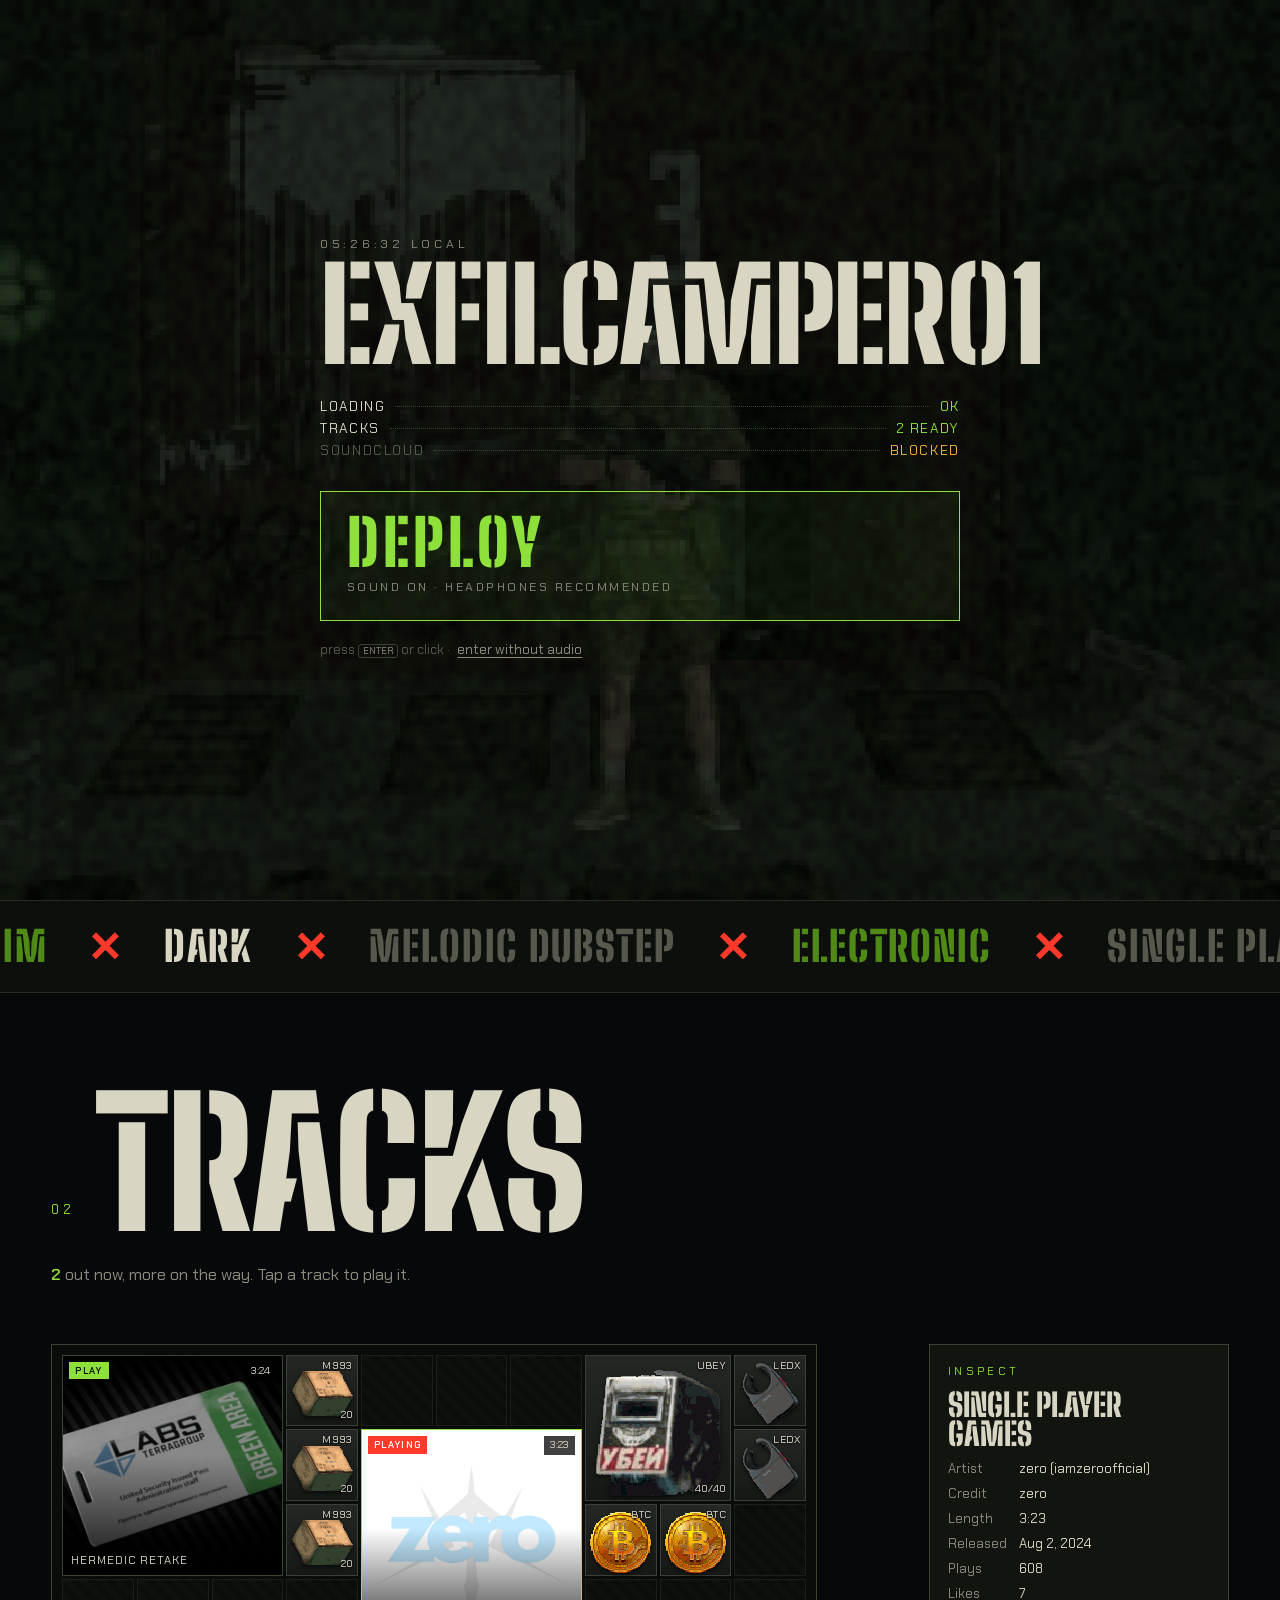
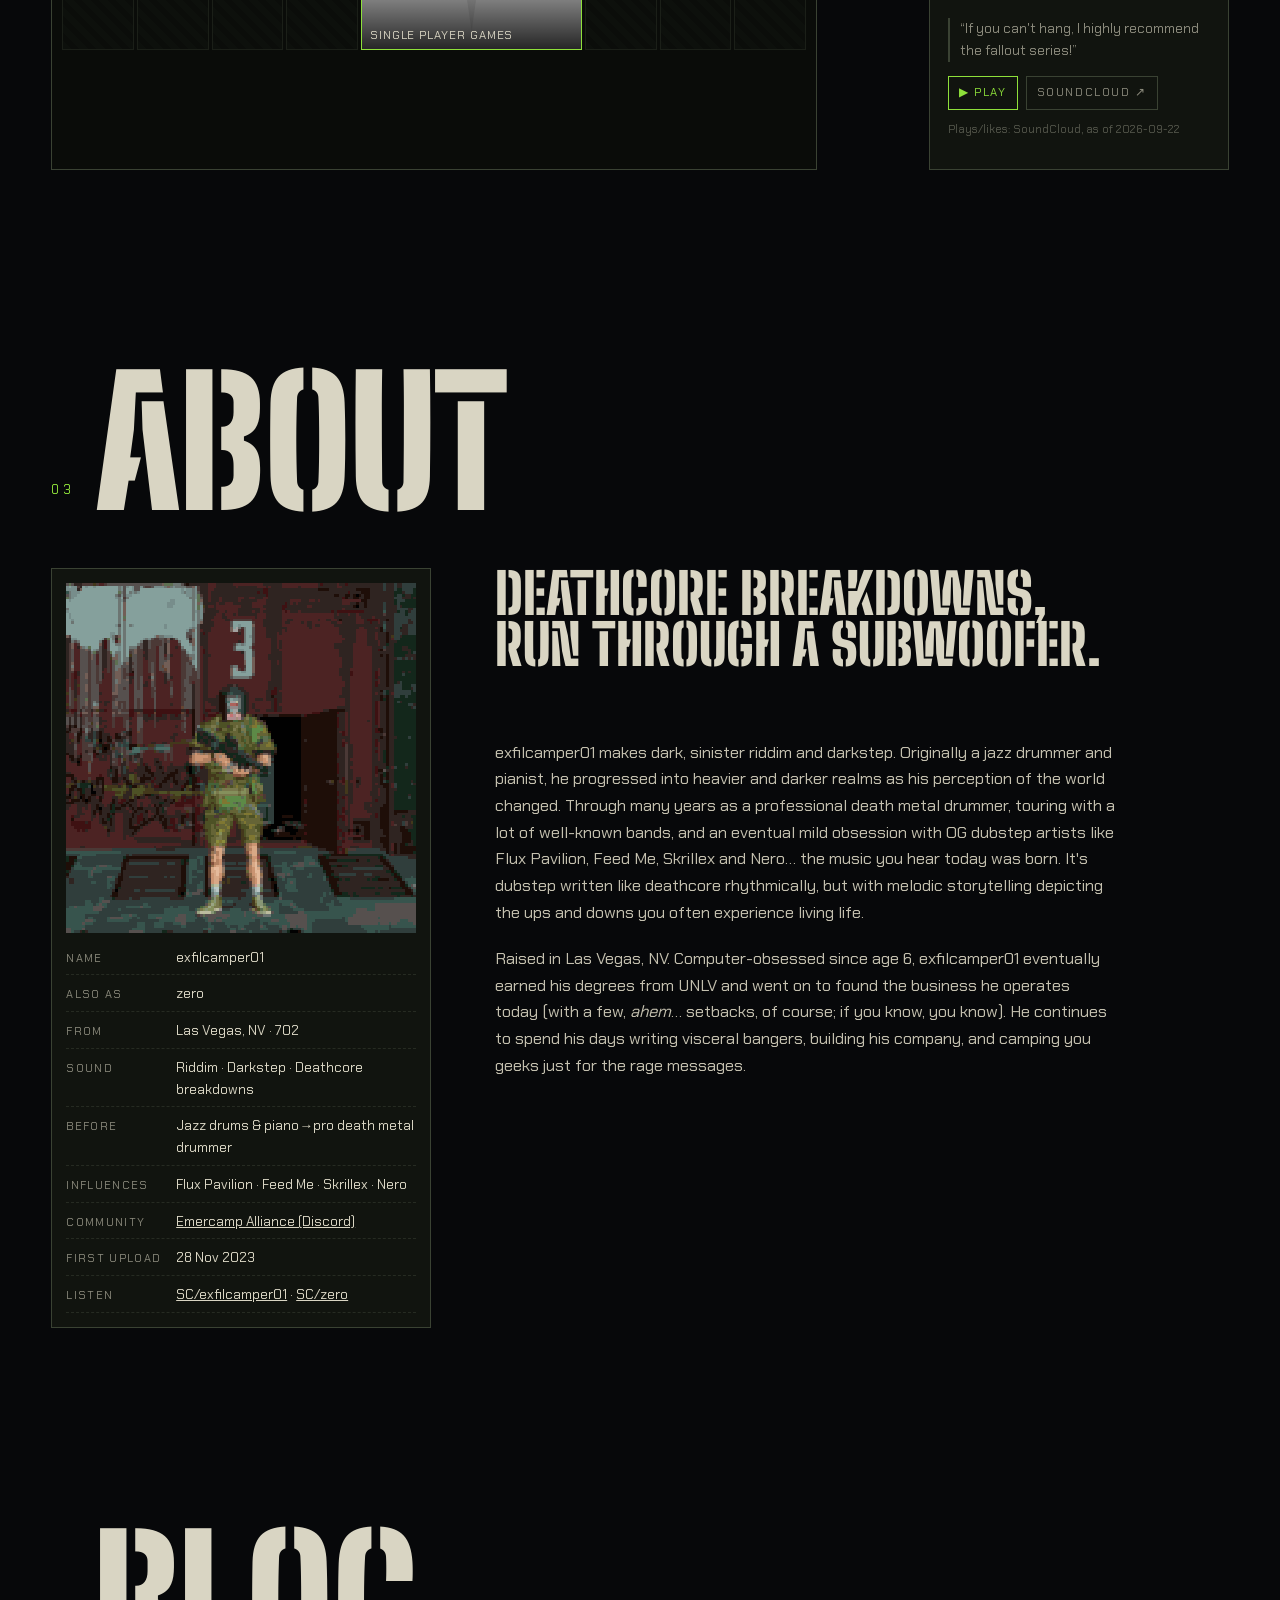
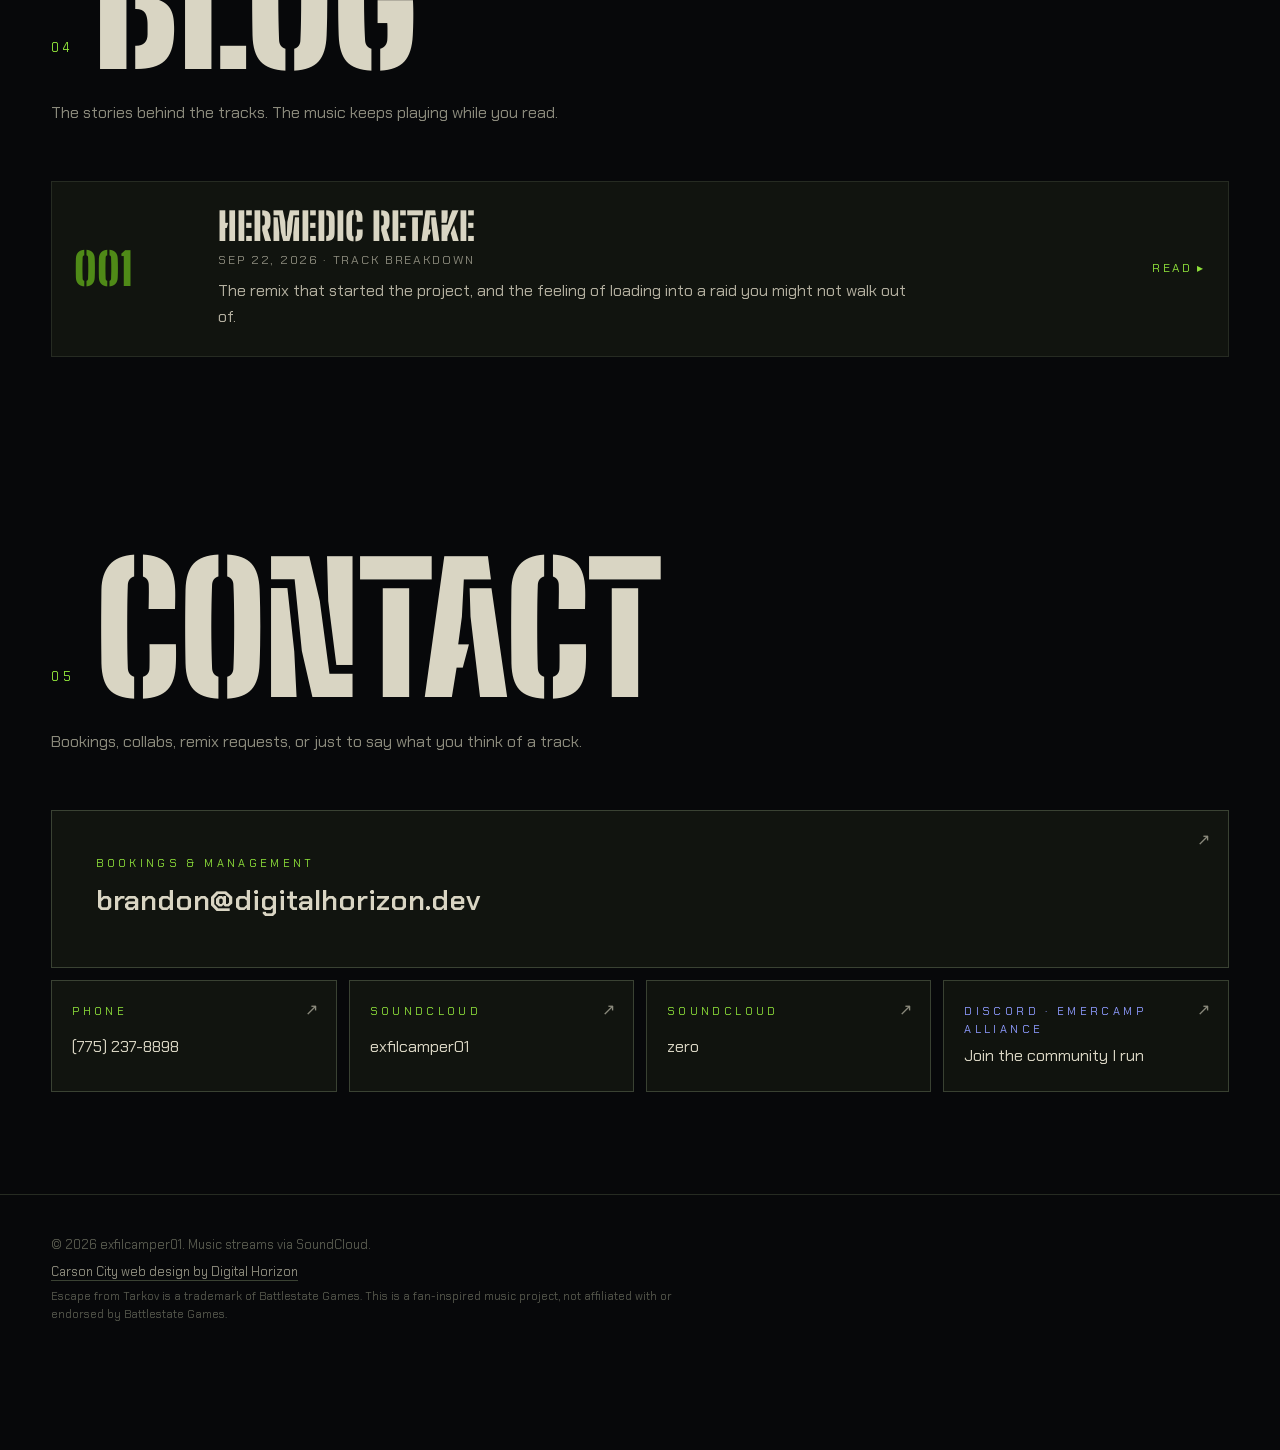
==== singleplayergames/index.html @ 9324ad64 "Add /singleplayergames page: full site with Single Player Games as the featured track Generated from" ====
<!doctype html>
<html lang="en">
<head>
<!-- GENERATED by tools/make-feature-pages.py from index.html; edit index.html and re-run -->
<!-- Google Tag Manager -->
<script>(function(w,d,s,l,i){w[l]=w[l]||[];w[l].push({'gtm.start':
new Date().getTime(),event:'gtm.js'});var f=d.getElementsByTagName(s)[0],
j=d.createElement(s),dl=l!='dataLayer'?'&l='+l:'';j.async=true;j.src=
'https://www.googletagmanager.com/gtm.js?id='+i+dl;f.parentNode.insertBefore(j,f);
})(window,document,'script','dataLayer','GTM-TL879H7H');</script>
<!-- End Google Tag Manager -->
<meta charset="utf-8">
<meta name="viewport" content="width=device-width, initial-scale=1, viewport-fit=cover">
<title>Single Player Games — exfilcamper01</title>
<meta name="description" content="Single Player Games by zero (exfilcamper01): dark, sinister riddim. Headphones on.">
<meta name="theme-color" content="#07080a">
<link rel="canonical" href="https://www.geartogetyoufolded.llc/singleplayergames">
<meta property="og:type" content="music.song">
<meta property="og:title" content="exfilcamper01 — Single Player Games">
<meta property="og:description" content="Single Player Games by zero (exfilcamper01): dark, sinister riddim. Headphones on.">
<meta property="og:image" content="https://www.geartogetyoufolded.llc/assets/img/og-spg-v1.jpg">
<meta property="og:url" content="https://www.geartogetyoufolded.llc/singleplayergames">
<meta property="music:musician" content="https://soundcloud.com/cargoelevatorclutch">
<meta name="twitter:card" content="summary_large_image">
<meta name="twitter:image" content="https://www.geartogetyoufolded.llc/assets/img/og-spg-v1.jpg">
<meta property="og:image:width" content="1200">
<meta property="og:image:height" content="630">
<meta property="og:image:alt" content="exfilcamper01 — Single Player Games, play on geartogetyoufolded.llc">
<meta property="og:site_name" content="exfilcamper01">
<link rel="icon" href="/assets/img/favicon.svg" type="image/svg+xml">
<link rel="preload" href="/assets/fonts/stencil.woff2" as="font" type="font/woff2" crossorigin>
<link rel="preload" href="/assets/img/gate3-poster-v4.jpg" as="image">
<link rel="preconnect" href="https://w.soundcloud.com">
<link rel="stylesheet" href="/assets/css/site.css?v=202609280452">
<script type="application/ld+json">
{"@context":"https://schema.org","@graph":[
 {"@type":"MusicGroup","@id":"https://www.geartogetyoufolded.llc/#artist","name":"exfilcamper01","alternateName":"zero","genre":["Dubstep","Riddim","Darkstep"],
  "url":"https://www.geartogetyoufolded.llc/","sameAs":["https://soundcloud.com/cargoelevatorclutch","https://soundcloud.com/iamzeroofficial","https://discord.gg/VfrqJbtkzf"],
  "email":"brandon@digitalhorizon.dev"},
 {"@type":"MusicRecording","name":"prepare for escape/hermedic retake - geneburn (exfilcamper01 remix)","byArtist":{"@id":"https://www.geartogetyoufolded.llc/#artist"},
  "duration":"PT3M25S","genre":"Dubstep","datePublished":"2023-11-28","url":"https://soundcloud.com/cargoelevatorclutch/prepare-for-escapehermedic-retake-geneburn-exfilcamper01-remix"},
 {"@type":"MusicRecording","name":"single player games","byArtist":{"@id":"https://www.geartogetyoufolded.llc/#artist"},
  "duration":"PT3M23S","genre":"Dubstep","datePublished":"2024-08-02","url":"https://soundcloud.com/iamzeroofficial/singleplayergames"}
]}
</script>
</head>
<body class="is-gated" data-feature="single-player-games">
<!-- Google Tag Manager (noscript) -->
<noscript><iframe src="https://www.googletagmanager.com/ns.html?id=GTM-TL879H7H"
height="0" width="0" style="display:none;visibility:hidden"></iframe></noscript>
<!-- End Google Tag Manager (noscript) -->

<!-- ═══════════ DEPLOY GATE ═══════════ -->
<div id="gate" role="dialog" aria-modal="true" aria-labelledby="gate-title">
  <img class="gate-bg" src="/assets/img/gate3-poster-v4.jpg" alt="" aria-hidden="true">
  <canvas id="gate-noise" aria-hidden="true"></canvas>
  <div class="gate-inner">
    <p class="gate-kicker"><span id="gate-clock">--:--:--</span> LOCAL</p>
    <h1 id="gate-title" class="gate-title" data-text="EXFILCAMPER01">EXFILCAMPER01</h1>
    <ol class="gate-log" aria-live="polite">
      <li data-step="fonts"><span class="k">LOADING</span><span class="dots"></span><span class="v">…</span></li>
      <li data-step="intel"><span class="k">TRACKS</span><span class="dots"></span><span class="v">…</span></li>
      <li data-step="link"><span class="k">SOUNDCLOUD</span><span class="dots"></span><span class="v">…</span></li>
    </ol>
    <button id="deploy" class="deploy" disabled>
      <span class="deploy-fill" aria-hidden="true"></span>
      <span class="deploy-label">DEPLOY</span>
      <span class="deploy-sub">sound on · headphones recommended</span>
    </button>
    <p class="gate-hint"><span class="k-enter">press <kbd>ENTER</kbd> or click · </span><button id="enter-silent" class="linkish">enter without audio</button></p>
  </div>
  <div class="gate-shutter top" aria-hidden="true"></div>
  <div class="gate-shutter bottom" aria-hidden="true"></div>
</div>

<!-- ═══════════ HUD HEADER ═══════════ -->
<header class="hud" id="hud">
  <a class="brand" href="#raid" aria-label="exfilcamper01 home">
    <span class="brand-mark" aria-hidden="true"></span>
    <span class="brand-name">EXFILCAMPER01</span>
  </a>
  <nav class="nav" aria-label="Primary">
    <a href="#raid"><i>01</i>Listen</a>
    <a href="#stash"><i>02</i>Tracks</a>
    <a href="#dossier"><i>03</i>About</a>
    <a href="#intel"><i>04</i>Blog</a>
    <a href="#comms"><i>05</i>Contact</a>
  </nav>
  <a class="hud-follow" href="https://soundcloud.com/cargoelevatorclutch" target="_blank" rel="noopener">Follow ↗</a>
</header>

<main>
<!-- ═══════════ HERO / RAID ═══════════ -->
<section id="raid" class="raid" aria-label="Featured track player">
  <video id="bgvid" class="raid-bg" muted playsinline loop autoplay preload="auto" poster="/assets/img/gate3-poster-v4.jpg" aria-hidden="true">
    <source src="/assets/video/gate3-v4.mp4" type="video/mp4">
  </video>
  <div class="raid-flash" id="raid-flash" aria-hidden="true"></div>
  <canvas id="viz" aria-hidden="true"></canvas>
  <div class="raid-vignette" aria-hidden="true"></div>

  <div class="raid-grid">
    <div class="raid-left">
      <img class="now-art" id="now-art" src="/assets/img/single-player-games.png" alt="Artwork for Single Player Games" width="88" height="88">
      <p class="eyebrow"><span class="rec"></span><span id="now-state">READY</span> · <span id="now-account">exfilcamper01</span></p>
      <h2 class="raid-title glitch" id="now-title" data-text="Single Player Games">Single Player Games</h2>
      <p class="raid-credit" id="now-credit">zero</p>
      <ul class="raid-tags" id="now-tags"></ul>
      <a class="hero-follow" id="hero-follow" href="https://soundcloud.com/cargoelevatorclutch" target="_blank" rel="noopener">Follow on SoundCloud ↗</a>
      <a class="hero-follow discord" href="https://discord.gg/VfrqJbtkzf" target="_blank" rel="noopener">Join the Discord ↗</a>
    </div>

    <div class="raid-core" id="raid-core" aria-hidden="true"></div>

    <div class="raid-right">
      <div class="readout">
        <span class="readout-k">TIME LEFT</span>
        <span class="readout-v" id="raid-timer">03:24</span>
        <span class="readout-bar"><i id="raid-bar"></i></span>
      </div>
      <div class="readout small" id="impact-readout" hidden>
        <span class="readout-k">NEXT DROP</span>
        <span class="readout-v" id="next-impact">—</span>
      </div>
      <div class="readout small">
        <span class="readout-k">SOUNDCLOUD</span>
        <span class="readout-v"><span id="now-plays">—</span> plays · <span id="now-likes">—</span> likes</span>
      </div>
    </div>
  </div>

  <div class="deck" id="deck">
    <div class="deck-controls">
      <button class="btn-icon" id="btn-prev" aria-label="Previous track"><svg viewBox="0 0 24 24"><path d="M6 5h2v14H6zM20 5v14L9 12z"/></svg></button>
      <button class="btn-play" id="btn-play" aria-label="Play"><svg class="i-play" viewBox="0 0 24 24"><path d="M7 4v16l13-8z"/></svg><svg class="i-pause" viewBox="0 0 24 24"><path d="M6 4h4v16H6zM14 4h4v16h-4z"/></svg></button>
      <button class="btn-icon" id="btn-next" aria-label="Next track"><svg viewBox="0 0 24 24"><path d="M16 5h2v14h-2zM4 5v14l11-7z"/></svg></button>
      <button class="btn-icon btn-repeat" id="btn-repeat" aria-label="Repeat track" aria-pressed="false" title="Repeat (R)"><svg viewBox="0 0 24 24"><path d="M17 4l4 4-4 4V9H7a2 2 0 0 0-2 2v1H3v-1a4 4 0 0 1 4-4h10zM7 20l-4-4 4-4v3h10a2 2 0 0 0 2-2v-1h2v1a4 4 0 0 1-4 4H7z"/></svg><i class="rep-dot"></i></button>
      <button class="btn-impact" id="btn-impact" hidden>SKIP TO DROP <kbd>D</kbd></button>
    </div>
    <div class="scrub" id="scrub" role="slider" aria-label="Seek" aria-valuemin="0" aria-valuemax="100" aria-valuenow="0" tabindex="0">
      <canvas id="scrub-canvas"></canvas>
      <div class="scrub-markers" id="scrub-markers"></div>
      <span class="scrub-hover" id="scrub-hover"></span>
    </div>
    <div class="deck-meta">
      <span class="deck-now" id="deck-now">Single Player Games</span>
      <span class="time"><b id="t-cur">0:00</b> / <span id="t-dur">3:24</span></span>
      <label class="vol"><span>VOL</span><input type="range" id="vol" min="0" max="100" value="85" aria-label="Volume"></label>
      <a class="sc-attr" id="sc-link" href="https://soundcloud.com/cargoelevatorclutch/prepare-for-escapehermedic-retake-geneburn-exfilcamper01-remix" target="_blank" rel="noopener">Streaming via SoundCloud ↗</a>
    </div>
  </div>

  <a href="#stash" class="scroll-cue" aria-label="Scroll to tracks"><span>MORE BELOW</span><i></i></a>
</section>

<!-- live ticker — real tags only -->
<div class="ticker" aria-hidden="true"><div class="ticker-track" id="ticker"></div></div>

<!-- ═══════════ STASH ═══════════ -->
<section id="stash" class="section stash">
  <header class="sec-head">
    <p class="sec-num">02</p>
    <h2 class="sec-title" data-scramble>TRACKS</h2>
    <p class="sec-sub"><b id="stash-count">2</b> out now, more on the way. Tap a track to play it.</p>
  </header>
  <div class="stash-wrap">
    <div class="stash-grid" id="stash-grid" aria-label="Tracks"></div>
    <aside class="inspect" id="inspect" aria-live="polite">
      <p class="inspect-k">INSPECT</p>
      <p class="inspect-empty">Hover or focus an item to inspect it.</p>
    </aside>
  </div>
</section>

<!-- ═══════════ DOSSIER ═══════════ -->
<section id="dossier" class="section dossier">
  <header class="sec-head">
    <p class="sec-num">03</p>
    <h2 class="sec-title" data-scramble>ABOUT</h2>
  </header>
  <div class="dossier-grid">
    <div class="operator">
      <div class="operator-photo">
        <img src="/assets/img/operator-v4.png" alt="exfilcamper01's character in a welding mask at the Gate 3 extract" width="512" height="512" loading="lazy">
      </div>
      <dl class="operator-fields">
        <div><dt>Name</dt><dd>exfilcamper01</dd></div>
        <div><dt>Also as</dt><dd>zero</dd></div>
        <div><dt>From</dt><dd>Las Vegas, NV · 702</dd></div>
        <div><dt>Sound</dt><dd>Riddim · Darkstep · Deathcore breakdowns</dd></div>
        <div><dt>Before</dt><dd>Jazz drums &amp; piano → pro death metal drummer</dd></div>
        <div><dt>Influences</dt><dd>Flux Pavilion · Feed Me · Skrillex · Nero</dd></div>
        <div><dt>Community</dt><dd><a href="https://discord.gg/VfrqJbtkzf" target="_blank" rel="noopener">Emercamp Alliance (Discord)</a></dd></div>
        <div><dt>First upload</dt><dd>28 Nov 2023</dd></div>
        <div><dt>Listen</dt><dd><a href="https://soundcloud.com/cargoelevatorclutch" target="_blank" rel="noopener">SC/exfilcamper01</a> · <a href="https://soundcloud.com/iamzeroofficial" target="_blank" rel="noopener">SC/zero</a></dd></div>
      </dl>
    </div>
    <div class="bio">
      <p class="bio-lede reveal">Deathcore breakdowns, run through a subwoofer.</p>
      <p class="reveal">exfilcamper01 makes dark, sinister riddim and darkstep. Originally a jazz drummer and pianist, he progressed into heavier and darker realms as his perception of the world changed. Through many years as a professional death metal drummer, touring with a lot of well-known bands, and an eventual mild obsession with OG dubstep artists like Flux Pavilion, Feed Me, Skrillex and Nero&hellip; the music you hear today was born. It's dubstep written like deathcore rhythmically, but with melodic storytelling depicting the ups and downs you often experience living life.</p>
      <p class="reveal">Raised in Las Vegas, NV. Computer-obsessed since age 6, exfilcamper01 eventually earned his degrees from UNLV and went on to found the business he operates today (with a few, <i>ahem</i>&hellip; setbacks, of course; if you know, you know). He continues to spend his days writing visceral bangers, building his company, and camping you geeks just for the rage messages.</p>
    </div>
  </div>
</section>

<!-- ═══════════ INTEL / BLOG ═══════════ -->
<section id="intel" class="section intel">
  <header class="sec-head">
    <p class="sec-num">04</p>
    <h2 class="sec-title" data-scramble>BLOG</h2>
    <p class="sec-sub">The stories behind the tracks. The music keeps playing while you read.</p>
  </header>
  <div class="intel-list" id="intel-list"></div>
</section>

<!-- ═══════════ COMMS / CONTACT ═══════════ -->
<section id="comms" class="section comms">
  <header class="sec-head">
    <p class="sec-num">05</p>
    <h2 class="sec-title" data-scramble>CONTACT</h2>
    <p class="sec-sub">Bookings, collabs, remix requests, or just to say what you think of a track.</p>
  </header>
  <div class="comms-grid">
    <a class="comm big" href="mailto:brandon@digitalhorizon.dev?subject=exfilcamper01%20%E2%80%94%20">
      <span class="comm-k">BOOKINGS &amp; MANAGEMENT</span><span class="comm-v">brandon@digitalhorizon.dev</span><span class="comm-go">↗</span>
    </a>
    <a class="comm" href="tel:+17752378898">
      <span class="comm-k">PHONE</span><span class="comm-v">(775) 237-8898</span><span class="comm-go">↗</span>
    </a>
    <a class="comm" href="https://soundcloud.com/cargoelevatorclutch" target="_blank" rel="noopener">
      <span class="comm-k">SOUNDCLOUD</span><span class="comm-v">exfilcamper01</span><span class="comm-go">↗</span>
    </a>
    <a class="comm" href="https://soundcloud.com/iamzeroofficial" target="_blank" rel="noopener">
      <span class="comm-k">SOUNDCLOUD</span><span class="comm-v">zero</span><span class="comm-go">↗</span>
    </a>
    <a class="comm discord" href="https://discord.gg/VfrqJbtkzf" target="_blank" rel="noopener">
      <span class="comm-k">DISCORD · EMERCAMP ALLIANCE</span><span class="comm-v">Join the community I run</span><span class="comm-go">↗</span>
    </a>
  </div>
</section>
</main>

<footer class="foot">
  <p>© <span id="yr">2026</span> exfilcamper01. Music streams via SoundCloud.</p>
  <p class="foot-credit"><a href="https://digitalhorizon.dev/">Carson City web design by Digital Horizon</a></p>
  <p class="foot-small">Escape from Tarkov is a trademark of Battlestate Games. This is a fan-inspired music project, not affiliated with or endorsed by Battlestate Games.</p>
</footer>

<!-- ═══════════ EXTRACT OVERLAY ═══════════ -->
<div id="extract" class="extract" role="dialog" aria-modal="true" aria-labelledby="extract-title" hidden>
  <div class="extract-inner">
    <p class="extract-k">TRACK COMPLETE</p>
    <h2 id="extract-title" class="extract-title">EXTRACTED</h2>
    <p class="extract-sub">That was <b id="extract-track">Single Player Games</b> · <b id="extract-time">3:24</b></p>
    <div class="extract-actions">
      <button class="x-btn primary" id="x-next">NEXT ▸ <span id="x-next-title"></span></button>
      <button class="x-btn" id="x-again">PLAY AGAIN</button>
      <a class="x-btn" href="https://discord.gg/VfrqJbtkzf" target="_blank" rel="noopener">JOIN THE DISCORD ↗</a>
      <a class="x-btn" id="x-follow" href="https://soundcloud.com/cargoelevatorclutch" target="_blank" rel="noopener">FOLLOW ON SOUNDCLOUD ↗</a>
    </div>
    <button class="linkish" id="x-close">close</button>
  </div>
</div>

<!-- ═══════════ INTEL READER ═══════════ -->
<div id="reader" class="reader" role="dialog" aria-modal="true" aria-label="Blog post" hidden>
  <div class="reader-panel">
    <button class="reader-close" id="reader-close" aria-label="Close report">✕ CLOSE</button>
    <div class="reader-body" id="reader-body"></div>
  </div>
</div>

<div class="toast" id="toast" role="status" hidden></div>

<!-- SoundCloud widget: the actual audio source. Kept rendered (not display:none) so the widget works. -->
<div class="sc-host" id="sc-host">
  <iframe id="sc-frame" title="SoundCloud player" allow="autoplay; encrypted-media" scrolling="no" frameborder="no"
    src="https://w.soundcloud.com/player/?url=https%3A//api.soundcloud.com/tracks/1887299166&amp;auto_play=false&amp;show_artwork=false&amp;visual=false&amp;show_comments=false&amp;show_user=true&amp;show_reposts=false&amp;show_teaser=false&amp;color=%238ee03a"></iframe>
</div>

<div class="grain" aria-hidden="true"></div>

<script src="https://w.soundcloud.com/player/api.js"></script>
<script src="/assets/js/vendor/gsap.min.js"></script>
<script src="/assets/js/vendor/ScrollTrigger.min.js"></script>
<script src="/assets/js/vendor/ScrambleTextPlugin.min.js"></script>
<script src="/assets/data/tracks.js?v=202609280452"></script>
<script src="/assets/data/intel.js?v=202609280452"></script>
<script src="/assets/js/app.js?v=202609280452"></script>
</body>
</html>
---- assets/css/site.css ----
@font-face{font-family:"Stencil";src:url(/assets/fonts/stencil.woff2) format("woff2");font-weight:100 900;font-display:swap}
@font-face{font-family:"Chakra";src:url(/assets/fonts/chakra-400.woff2) format("woff2");font-weight:400;font-display:swap}
@font-face{font-family:"Chakra";src:url(/assets/fonts/chakra-600.woff2) format("woff2");font-weight:600;font-display:swap}

:root{
  --bg:#07080a; --bg2:#0d0f0c; --panel:#11140f; --line:#262b22; --line2:#3a4233;
  --bone:#d9d5c3; --dim:#8b8a7c; --faint:#56584d;
  --exfil:#8ee03a; --exfil-d:#4f8a17; --blood:#ff3a2a; --amber:#f0b13c;
  --amp:0; --hit:0;
  --display:"Stencil",Impact,"Arial Narrow",sans-serif;
  --mono:"Chakra",ui-monospace,"Consolas",monospace;
  --gut:clamp(16px,4vw,56px);
}
*{box-sizing:border-box}
[hidden]{display:none!important}
html{scroll-behavior:smooth;scroll-padding-top:72px;-webkit-text-size-adjust:100%}
body{margin:0;background:var(--bg);color:var(--bone);font-family:var(--mono);font-size:16px;line-height:1.6;overflow-x:hidden}
body.is-gated{overflow:hidden}
img{max-width:100%;display:block}
a{color:inherit}
button{font:inherit;color:inherit;background:none;border:0;cursor:pointer}
kbd{font-family:var(--mono);font-size:.72em;border:1px solid var(--line2);padding:.05em .4em;border-radius:3px;color:var(--dim)}
.linkish{color:var(--dim);text-decoration:underline;text-underline-offset:3px;font-size:.85rem;padding:4px}
.linkish:hover{color:var(--bone)}
:focus-visible{outline:2px solid var(--exfil);outline-offset:3px}

/* film grain + scanlines over everything */
.grain{position:fixed;inset:0;pointer-events:none;z-index:90;opacity:.06;
  background-image:url("data:image/svg+xml,%3Csvg xmlns='http://www.w3.org/2000/svg' width='160' height='160'%3E%3Cfilter id='n'%3E%3CfeTurbulence type='fractalNoise' baseFrequency='.9' numOctaves='2' stitchTiles='stitch'/%3E%3C/filter%3E%3Crect width='100%25' height='100%25' filter='url(%23n)'/%3E%3C/svg%3E");
}
.grain::after{content:"";position:absolute;inset:0;background:repeating-linear-gradient(0deg,rgba(0,0,0,.9) 0 1px,transparent 1px 3px);opacity:.6}

/* ═══════ GATE ═══════ */
#gate{position:fixed;inset:0;z-index:100;display:grid;place-items:center;background:#030403;overflow:hidden}
.gate-bg{position:absolute;inset:0;width:100%;height:100%;object-fit:cover;object-position:50% 60%;image-rendering:pixelated;opacity:.22;filter:saturate(.6)}
#gate-noise{position:absolute;inset:0;width:100%;height:100%;opacity:.22}
.gate-inner{position:relative;z-index:2;width:min(640px,calc(100% - 32px));text-align:left}
.gate-kicker{font-size:.78rem;letter-spacing:.3em;color:var(--dim);margin:0 0 8px}
.gate-title{font-family:var(--display);font-weight:900;font-size:clamp(3rem,13vw,8rem);line-height:.82;margin:0 0 28px;letter-spacing:-.01em;color:var(--bone);position:relative}
.gate-log{list-style:none;padding:0;margin:0 0 30px;font-size:.85rem;letter-spacing:.12em}
.gate-log li{display:flex;gap:10px;align-items:baseline;color:var(--faint);transition:color .3s}
.gate-log li .dots{flex:1;border-bottom:1px dotted var(--line2);transform:translateY(-4px)}
.gate-log li.ok{color:var(--bone)} .gate-log li.ok .v{color:var(--exfil)}
.gate-log li.fail .v{color:var(--amber)}
.deploy{position:relative;display:flex;flex-direction:column;align-items:flex-start;width:100%;padding:22px 26px;border:1px solid var(--exfil);background:rgba(142,224,58,.05);overflow:hidden;text-align:left;transition:transform .15s,background .2s}
.deploy:disabled{border-color:var(--line2);cursor:wait}
.deploy:disabled .deploy-label{color:var(--faint)}
.deploy:not(:disabled){animation:pulse 1.6s ease-in-out infinite}
.deploy:not(:disabled):hover{background:rgba(142,224,58,.14);transform:translateY(-2px)}
.deploy-label{font-family:var(--display);font-weight:900;font-size:clamp(2.4rem,8vw,4rem);line-height:.9;letter-spacing:.06em;color:var(--exfil);position:relative}
.deploy-sub{font-size:.78rem;letter-spacing:.2em;color:var(--dim);margin-top:6px;text-transform:uppercase;position:relative}
.deploy.go .deploy-label{color:#061000}.deploy.go .deploy-sub{color:#1d3a05}
.deploy-fill{position:absolute;inset:0;background:var(--exfil);transform:scaleX(0);transform-origin:left}
@keyframes pulse{0%,100%{box-shadow:0 0 0 0 rgba(142,224,58,.35)}50%{box-shadow:0 0 0 10px rgba(142,224,58,0)}}
.gate-hint{font-size:.8rem;color:var(--faint);margin:14px 0 0}
.gate-shutter{position:absolute;left:0;right:0;height:50%;background:#000;z-index:3;transform:scaleY(0)}
.gate-shutter.top{top:0;transform-origin:top} .gate-shutter.bottom{bottom:0;transform-origin:bottom}

/* ═══════ HUD ═══════ */
.hud{position:fixed;top:0;left:0;right:0;z-index:50;display:flex;align-items:center;gap:24px;padding:14px var(--gut);
  background:linear-gradient(#07080aee,#07080a00);font-size:.78rem;letter-spacing:.14em;text-transform:uppercase}
.hud{transition:background .3s,border-color .3s;border-bottom:1px solid transparent}
.hud.solid{background:rgba(7,8,10,.94);border-bottom-color:var(--line)}
.brand{display:flex;align-items:center;gap:10px;text-decoration:none}
.brand-mark{width:14px;height:14px;border:2px solid var(--exfil);transform:rotate(45deg);box-shadow:0 0 8px var(--exfil)}
.brand-name{font-family:var(--display);font-weight:900;font-size:1.3rem;letter-spacing:.04em}
.nav{display:flex;gap:22px;margin-left:auto}
.nav a{text-decoration:none;color:var(--dim);transition:color .2s}
.nav a i{font-style:normal;color:var(--exfil-d);margin-right:6px}
.nav a:hover,.nav a.on{color:var(--bone)}
.hud-follow{color:#ff7a1a;text-decoration:none;letter-spacing:.14em}
.hud-follow:hover{text-decoration:underline}
.hero-follow{display:inline-block;margin-top:16px;font-size:.78rem;letter-spacing:.14em;text-transform:uppercase;color:#ff7a1a;text-decoration:none;border-bottom:1px solid rgba(255,122,26,.4);padding-bottom:2px}
.hero-follow:hover{border-color:#ff7a1a}
.hero-follow{margin-right:18px}.hero-follow.discord{color:#8e9bff;border-color:rgba(142,155,255,.4)}.hero-follow.discord:hover{border-color:#8e9bff}
.comm.discord .comm-k{color:#8e9bff}
.deck-now{color:var(--bone);font-weight:600;max-width:22ch;overflow:hidden;text-overflow:ellipsis}

/* ═══════ RAID HERO ═══════ */
.raid{position:relative;z-index:5;min-height:100svh;display:flex;flex-direction:column;justify-content:flex-end;padding:90px var(--gut) 28px;overflow:hidden;isolation:isolate}
.raid-bg{position:absolute;inset:0;width:100%;height:100%;object-fit:cover;object-position:50% 60%;z-index:-3;image-rendering:pixelated;
  filter:brightness(.82) contrast(1.06);transform:scale(1.02);transform-origin:50% 65%}
.raid-flash{position:absolute;inset:0;z-index:-2;pointer-events:none;background:radial-gradient(ellipse at 50% 60%,rgba(142,224,58,.22),transparent 60%);opacity:0;will-change:opacity}
#viz{position:absolute;inset:0;width:100%;height:100%;z-index:-2}
.raid-vignette{position:absolute;inset:0;z-index:-1;pointer-events:none;
  background:linear-gradient(90deg,rgba(5,6,5,.82) 0%,rgba(5,6,5,.25) 34%,transparent 50%,rgba(5,6,5,.25) 66%,rgba(5,6,5,.8) 100%),linear-gradient(rgba(5,6,5,.5),transparent 25%,transparent 62%,var(--bg))}
.raid-grid{flex:1;display:grid;grid-template-columns:1fr minmax(240px,420px) 1fr;align-items:center;gap:clamp(16px,3vw,48px)}
.shake .raid-grid{transform:translate(calc((var(--hit) * 6px) * var(--sx,1)),calc((var(--hit) * 4px) * var(--sy,1)))}
.eyebrow{font-size:.76rem;letter-spacing:.24em;color:var(--dim);text-transform:uppercase;margin:0 0 12px;display:flex;align-items:center;gap:8px;flex-wrap:wrap}
.rec{width:9px;height:9px;border-radius:50%;background:var(--faint)}
.playing .rec{background:var(--blood);box-shadow:0 0 10px var(--blood);animation:blink 1s steps(2) infinite}
@keyframes blink{50%{opacity:.25}}
.raid-title{font-family:var(--display);font-weight:900;text-transform:uppercase;font-size:clamp(3.2rem,8.2vw,8.6rem);line-height:.8;margin:0;letter-spacing:-.01em;
  transform:scale(calc(1 + var(--hit) * .025));transform-origin:left bottom;will-change:transform}
.glitch{position:relative}
.glitch::before,.glitch::after{content:none}
.playing .glitch::before,.playing .glitch::after{content:attr(data-text);position:absolute;inset:0;pointer-events:none;opacity:calc(var(--amp) * .9)}
.glitch::before{color:var(--blood);transform:translateX(calc(var(--hit) * -10px - var(--amp) * 3px));clip-path:inset(10% 0 55% 0)}
.glitch::after{color:var(--exfil);transform:translateX(calc(var(--hit) * 10px + var(--amp) * 3px));clip-path:inset(58% 0 8% 0)}
.raid-credit{color:var(--dim);margin:16px 0 14px;font-size:.95rem;max-width:34ch}
.raid-tags{display:flex;flex-wrap:wrap;gap:6px;list-style:none;padding:0;margin:0}
.raid-tags li{font-size:.7rem;letter-spacing:.14em;text-transform:uppercase;border:1px solid var(--line2);padding:3px 8px;color:var(--dim)}
.raid-core{min-height:40vh}
.now-art{width:72px;height:72px;object-fit:cover;margin-bottom:16px;border:1px solid var(--line2);clip-path:polygon(0 0,86% 0,100% 14%,100% 100%,0 100%)}
.raid-right{justify-self:end;display:grid;gap:18px;min-width:220px}
.readout{border-left:2px solid var(--exfil);padding:4px 0 4px 14px;display:grid}
.readout.small{border-color:var(--line2)}
.readout-k{font-size:.7rem;letter-spacing:.28em;color:var(--dim)}
.readout-v{font-family:var(--display);font-weight:900;font-size:clamp(2.6rem,5vw,4.4rem);line-height:.9;font-variant-numeric:tabular-nums;color:var(--bone)}
.readout.small .readout-v{font-family:var(--mono);font-weight:600;font-size:1rem;line-height:1.4}
.raid.low-time .readout:first-child .readout-v{color:var(--blood)}
.readout-bar{height:3px;background:var(--line);margin-top:8px;overflow:hidden}
.readout-bar i{display:block;height:100%;width:100%;background:var(--exfil);transform-origin:left}

/* deck */
.deck{position:relative;z-index:2;display:grid;grid-template-columns:auto 1fr auto;align-items:center;gap:18px 22px;margin-top:22px;
  padding:14px 16px;border:1px solid var(--line);background:rgba(10,12,9,.86)}
.deck-controls{display:flex;align-items:center;gap:8px}
.btn-icon{width:38px;height:38px;display:grid;place-items:center;border:1px solid var(--line2)}
.btn-icon svg,.btn-play svg{width:18px;height:18px;fill:currentColor}
.btn-icon:hover{border-color:var(--bone)}
.btn-repeat{position:relative;color:var(--dim)}
.btn-repeat.on{color:var(--exfil);border-color:var(--exfil);box-shadow:inset 0 0 0 1px var(--exfil)}
.rep-dot{position:absolute;bottom:3px;left:50%;width:4px;height:4px;margin-left:-2px;border-radius:50%;background:var(--exfil);opacity:0}
.btn-repeat.on .rep-dot{opacity:1}
.btn-play{width:54px;height:54px;display:grid;place-items:center;background:var(--exfil);color:#071000;clip-path:polygon(0 0,82% 0,100% 18%,100% 100%,18% 100%,0 82%)}
.btn-play svg{width:22px;height:22px}
.btn-play .i-pause{display:none} .playing .btn-play .i-pause{display:block} .playing .btn-play .i-play{display:none}
.btn-impact{font-size:.72rem;letter-spacing:.16em;border:1px solid var(--blood);color:var(--blood);padding:9px 12px;margin-left:6px;white-space:nowrap}
.btn-impact:hover{background:rgba(255,58,42,.12)}
.btn-impact:disabled{opacity:.35;cursor:default}
.scrub{position:relative;height:64px;cursor:pointer;touch-action:none}
#scrub-canvas{width:100%;height:100%;display:block}
.scrub-markers{position:absolute;inset:0;pointer-events:none}
.mark{position:absolute;top:-4px;bottom:-4px;width:2px;background:var(--blood);pointer-events:auto;cursor:pointer;transform:translateX(-1px)}
.mark span{position:absolute;bottom:100%;left:50%;transform:translateX(-50%);font-size:.6rem;letter-spacing:.14em;color:var(--blood);white-space:nowrap;padding-bottom:2px}
.scrub-hover{position:absolute;top:-22px;font-size:.7rem;color:var(--bone);transform:translateX(-50%);pointer-events:none;opacity:0}
.scrub:hover .scrub-hover{opacity:1}
.deck-meta{display:flex;align-items:center;gap:16px;font-size:.78rem;color:var(--dim);white-space:nowrap}
.time b{color:var(--bone);font-weight:600;font-variant-numeric:tabular-nums}
.vol{display:flex;align-items:center;gap:8px;letter-spacing:.14em}
.vol input{accent-color:var(--exfil);width:84px}
.sc-attr{color:#ff7a1a;text-decoration:none;letter-spacing:.06em}
.sc-attr:hover{text-decoration:underline}
.scroll-cue{position:absolute;left:50%;bottom:6px;transform:translateX(-50%);font-size:.62rem;letter-spacing:.3em;color:var(--faint);text-decoration:none;display:none}

/* mini-mode: deck pins to bottom once hero is scrolled away */
.deck.mini{position:fixed;left:0;right:0;bottom:0;margin:0;z-index:60;border-width:1px 0 0;background:rgba(7,8,10,.92);padding:10px var(--gut)}
.deck.mini .scrub{height:40px}
.deck-spacer{display:none}

/* ticker */
.ticker{border-block:1px solid var(--line);overflow:hidden;background:var(--bg2);padding:12px 0}
.ticker-track{display:flex;gap:40px;width:max-content;font-family:var(--display);font-weight:900;font-size:clamp(1.6rem,3.4vw,2.6rem);text-transform:uppercase;letter-spacing:.04em;color:var(--faint);white-space:nowrap}
.ticker-track span:nth-child(3n){color:var(--exfil-d)} .ticker-track span:nth-child(5n){color:var(--bone)}
.ticker-track em{font-style:normal;color:var(--blood)}

/* ═══════ SECTIONS ═══════ */
.section{padding:clamp(64px,8vw,110px) var(--gut);position:relative}
.sec-head{display:grid;grid-template-columns:auto 1fr;column-gap:20px;align-items:end;margin-bottom:clamp(32px,5vw,56px);max-width:1400px}
.sec-num{font-size:.8rem;letter-spacing:.3em;color:var(--exfil);margin:0 0 .9em;grid-row:1}
.sec-title{font-family:var(--display);font-weight:900;font-size:clamp(4rem,14vw,11rem);line-height:.78;margin:0;letter-spacing:-.01em;grid-row:1}
.sec-sub{grid-column:1/-1;color:var(--dim);margin:30px 0 0;max-width:60ch}
.sec-sub b{color:var(--exfil)}

/* stash */
.stash-wrap{display:grid;grid-template-columns:minmax(0,1fr) 300px;gap:24px;max-width:1400px}
.stash-grid{--cell:clamp(38px,5.6vw,78px);display:grid;grid-template-columns:repeat(10,var(--cell));grid-auto-rows:var(--cell);gap:3px;padding:10px;border:1px solid var(--line2);
  background:#0a0c09;width:max-content;max-width:100%}
.cell{border:1px solid #1b1f18;background:repeating-linear-gradient(45deg,#0d100c 0 6px,#0b0d0a 6px 12px);position:relative}
.item{grid-column:span 3;grid-row:span 3;position:relative;border:1px solid var(--line2);background:#141811;overflow:hidden;cursor:pointer;text-align:left;padding:0;transition:border-color .2s}
.item img{width:100%;height:100%;object-fit:cover;filter:saturate(.85) contrast(1.05);transition:transform .5s,filter .3s}
.item:hover img,.item:focus-visible img{transform:scale(1.06);filter:none}
.item::after{content:"";position:absolute;inset:0;background:linear-gradient(transparent 45%,rgba(0,0,0,.85))}
.item-name{position:absolute;left:8px;right:8px;bottom:6px;z-index:2;font-size:.72rem;letter-spacing:.08em;line-height:1.25;text-transform:uppercase}
.item-dur{position:absolute;top:6px;right:6px;z-index:2;font-size:.66rem;background:rgba(0,0,0,.75);padding:1px 6px;color:var(--bone)}
.item-tag{position:absolute;top:6px;left:6px;z-index:2;font-size:.6rem;letter-spacing:.14em;background:var(--exfil);color:#061000;padding:1px 6px;font-weight:600}
.item.current{border-color:var(--exfil);box-shadow:inset 0 0 0 1px var(--exfil)}
.item.current .item-tag{background:var(--blood);color:#fff}
.item{z-index:2}
.loot{z-index:3;position:relative;display:grid;place-items:center;padding:10% 6% 8%;border:1px solid #3a3f38;background:linear-gradient(rgba(255,255,255,.04),rgba(0,0,0,.2)),#1b1e1b;cursor:grab;touch-action:none;user-select:none;-webkit-user-select:none;transition:border-color .15s}
.loot img{width:100%;height:100%;object-fit:contain;image-rendering:pixelated;pointer-events:none;filter:drop-shadow(0 2px 2px rgba(0,0,0,.6))}
.loot:hover,.loot:focus-visible{border-color:var(--bone)}
.loot-name{position:absolute;top:2px;right:4px;font-size:clamp(.5rem,.9vw,.66rem);letter-spacing:.04em;color:#e4e1d3;text-shadow:0 1px 2px #000;pointer-events:none}
.loot-count{position:absolute;bottom:2px;right:4px;font-size:clamp(.5rem,.9vw,.66rem);color:#e4e1d3;text-shadow:0 1px 2px #000;pointer-events:none}
.loot.dragging{cursor:grabbing;z-index:20;border-color:var(--exfil);box-shadow:0 10px 30px rgba(0,0,0,.6);transition:none}
.cell.ok{background:rgba(142,224,58,.28);border-color:var(--exfil)}
.cell.bad{background:rgba(255,58,42,.28);border-color:var(--blood)}
.loot-inspect{width:88px;height:88px;border:1px solid var(--line2);display:grid;place-items:center;margin-bottom:12px;background:#0b0d0a}
.loot-inspect img{width:72px;height:72px;object-fit:contain;image-rendering:pixelated}
.inspect{border:1px solid var(--line2);background:var(--panel);padding:18px;align-self:start;position:sticky;top:90px;min-height:200px}
.inspect-k{font-size:.7rem;letter-spacing:.3em;color:var(--exfil);margin:0 0 10px}
.inspect-empty{color:var(--faint);font-size:.9rem}
.inspect h3{font-family:var(--display);font-weight:900;font-size:2rem;line-height:.9;margin:0 0 10px;text-transform:uppercase}
.inspect dl{display:grid;grid-template-columns:auto 1fr;gap:4px 12px;font-size:.82rem;margin:0 0 14px}
.inspect dt{color:var(--dim)} .inspect dd{margin:0}
.inspect .note{font-size:.85rem;color:var(--dim);border-left:2px solid var(--line2);padding-left:10px;margin:0 0 14px}
.inspect .asof{font-size:.7rem;color:var(--faint)}
.inspect-actions{display:flex;gap:8px;flex-wrap:wrap}
.i-btn{font-size:.72rem;letter-spacing:.14em;border:1px solid var(--exfil);color:var(--exfil);padding:7px 10px;text-decoration:none}
.i-btn.alt{border-color:var(--line2);color:var(--dim)}
.i-btn:hover{background:rgba(142,224,58,.1)}

/* dossier */
.dossier-grid{display:grid;grid-template-columns:minmax(260px,380px) 1fr;gap:clamp(28px,5vw,80px);max-width:1400px}
.operator{border:1px solid var(--line2);background:var(--panel);padding:14px;align-self:start}
.operator-photo{position:relative;margin-bottom:14px}
.operator-photo img{image-rendering:pixelated;width:100%;height:auto;aspect-ratio:1/1;object-fit:cover}
.stamp{position:absolute;right:10px;bottom:12px;font-family:var(--display);font-weight:900;font-size:1.6rem;color:var(--blood);border:3px solid var(--blood);padding:0 8px;transform:rotate(-8deg);letter-spacing:.08em;opacity:.9}
.operator-fields{margin:0;display:grid;gap:8px;font-size:.85rem}
.operator-fields div{display:grid;grid-template-columns:110px 1fr;border-bottom:1px dashed var(--line);padding-bottom:6px}
.operator-fields dt{color:var(--dim);text-transform:uppercase;letter-spacing:.12em;font-size:.7rem;padding-top:3px}
.operator-fields dd{margin:0}
.bio{font-size:clamp(1rem,1.3vw,1.15rem);max-width:62ch}
.bio p{margin:0 0 1.2em;color:#c4c0af}
.bio-lede{font-family:var(--display);font-weight:900;text-transform:uppercase;font-size:clamp(2rem,4.4vw,3.8rem);line-height:.92;color:var(--bone)!important}

/* intel */
.intel-list{display:grid;gap:14px;max-width:1400px}
.post{display:grid;grid-template-columns:120px 1fr auto;gap:24px;align-items:center;padding:26px 22px;border:1px solid var(--line);background:var(--panel);text-decoration:none;position:relative;overflow:hidden;transition:border-color .2s}
.post::before{content:"";position:absolute;inset:0;background:linear-gradient(90deg,rgba(142,224,58,.12),transparent 60%);transform:translateX(-100%);transition:transform .45s}
.post:hover{border-color:var(--exfil-d)} .post:hover::before{transform:none}
.post-no{font-family:var(--display);font-weight:900;font-size:2.8rem;line-height:1;color:var(--exfil-d)}
.post-title{font-family:var(--display);font-weight:900;font-size:clamp(1.6rem,3vw,2.6rem);line-height:.95;margin:0 0 6px;text-transform:uppercase}
.post-meta{font-size:.76rem;letter-spacing:.14em;color:var(--dim);text-transform:uppercase;margin:0}
.post-excerpt{color:#b3af9f;margin:8px 0 0;max-width:70ch}
.post-go{font-size:.75rem;letter-spacing:.2em;color:var(--exfil)}

/* comms */
.comms-grid{display:grid;grid-template-columns:repeat(4,1fr);gap:12px;max-width:1400px}
.comm{position:relative;display:grid;gap:4px;padding:22px 20px;border:1px solid var(--line2);background:var(--panel);text-decoration:none;transition:border-color .2s,transform .2s}
.comm:hover{border-color:var(--exfil);transform:translateY(-3px)}
.comm.big{grid-column:1/-1;padding:clamp(24px,4vw,44px)}
.comm-k{font-size:.7rem;letter-spacing:.3em;color:var(--exfil)}
.comm-v{font-size:1rem;overflow-wrap:anywhere}
.comm.big .comm-v{font-size:clamp(1.15rem,2.4vw,1.8rem);font-weight:600;color:var(--bone)}
.comm-go{position:absolute;top:16px;right:18px;color:var(--dim)}

.foot{padding:40px var(--gut) 120px;border-top:1px solid var(--line);color:var(--faint);font-size:.8rem}
.foot p{margin:0 0 6px} .foot-small{font-size:.7rem;max-width:80ch}
.foot-credit a{color:var(--dim);text-decoration:none;border-bottom:1px solid var(--line2)}
.foot-credit a:hover{color:var(--exfil);border-color:var(--exfil)}

/* ═══════ EXTRACT ═══════ */
.extract{position:fixed;inset:0;z-index:95;display:grid;place-items:center;background:radial-gradient(circle,rgba(20,40,6,.92),rgba(2,3,2,.97))}
.extract[hidden],.reader[hidden],.toast[hidden]{display:none}
.extract-inner{text-align:center;padding:24px;width:min(760px,100%)}
.extract-k{letter-spacing:.4em;font-size:.8rem;color:var(--exfil);margin:0}
.extract-title{font-family:var(--display);font-weight:900;font-size:clamp(4rem,18vw,12rem);line-height:.8;margin:10px 0 16px;color:var(--exfil);text-shadow:0 0 40px rgba(142,224,58,.45)}
.extract-sub{color:var(--dim);margin:0 0 28px;letter-spacing:.1em}
.extract-sub b{color:var(--bone)}
.extract-actions{display:flex;gap:10px;justify-content:center;flex-wrap:wrap;margin-bottom:14px}
.x-btn{border:1px solid var(--line2);padding:14px 18px;letter-spacing:.14em;font-size:.8rem;text-decoration:none;text-transform:uppercase}
.x-btn.primary{background:var(--exfil);color:#061000;border-color:var(--exfil);font-weight:600}
.x-btn:hover{border-color:var(--bone)}

/* ═══════ READER ═══════ */
.reader{position:fixed;inset:0;z-index:80;background:rgba(3,4,3,.88);display:flex;justify-content:flex-end}
.reader-panel{width:min(760px,100%);height:100%;overflow:auto;background:var(--bg2);border-left:1px solid var(--line2);padding:28px clamp(18px,4vw,48px) 140px;overscroll-behavior:contain}
.reader-close{font-size:.75rem;letter-spacing:.2em;color:var(--dim);border:1px solid var(--line2);padding:8px 12px;position:sticky;top:0;background:var(--bg2);z-index:2}
.reader-close:hover{color:var(--bone)}

/* shared article styling (reader + standalone post pages) */
.article{max-width:64ch}
.article .a-meta{font-size:.76rem;letter-spacing:.16em;color:var(--exfil);text-transform:uppercase;margin:34px 0 8px}
.article h1{font-family:var(--display);font-weight:900;font-size:clamp(2.6rem,7vw,5rem);line-height:.86;margin:0 0 24px;text-transform:uppercase}
.article h2{font-family:var(--display);font-weight:900;font-size:1.9rem;line-height:1;margin:2em 0 .5em;text-transform:uppercase;color:var(--bone)}
.article p,.article li{color:#c4c0af}
.article a{color:var(--exfil)}
.article blockquote{border-left:3px solid var(--blood);margin:1.5em 0;padding:.2em 0 .2em 18px;color:var(--bone);font-size:1.1rem}
.article .a-card{display:flex;gap:16px;align-items:center;border:1px solid var(--line2);padding:12px;margin:24px 0;background:var(--panel)}
.article .a-card img{width:88px;height:88px;object-fit:cover}
.article .a-play{border:1px solid var(--exfil);color:var(--exfil);padding:8px 12px;font-size:.75rem;letter-spacing:.16em;text-decoration:none;display:inline-block;margin-top:6px}

.toast{position:fixed;left:50%;bottom:110px;transform:translateX(-50%);z-index:99;background:var(--panel);border:1px solid var(--amber);color:var(--bone);padding:12px 16px;font-size:.85rem;max-width:calc(100% - 32px)}

/* audio fallback: widget becomes visible if the browser refuses programmatic playback */
.sc-host{position:fixed;right:0;bottom:0;width:320px;height:120px;opacity:.001;pointer-events:none;z-index:-1}
.sc-host.show{opacity:1;pointer-events:auto;z-index:97;right:16px;bottom:120px;border:1px solid var(--amber);box-shadow:0 10px 40px #000}
.sc-host iframe{width:100%;height:100%}

.reveal{opacity:0;transform:translateY(24px)}
.no-motion .reveal{opacity:1;transform:none}

/* ═══════ RESPONSIVE ═══════ */
@media (max-width:1100px){
  .raid-grid{grid-template-columns:1fr minmax(200px,320px)}
  .raid-right{grid-column:1/-1;justify-self:stretch;grid-template-columns:repeat(3,1fr)}
  .stash-wrap{grid-template-columns:1fr}
  .inspect{position:static}
  .comms-grid{grid-template-columns:1fr 1fr}
}
@media (max-width:760px){
  .nav{gap:14px;font-size:.66rem} .nav a i{display:none}
  .brand-name{display:none}
  .raid{padding-top:76px}
  .raid-grid{grid-template-columns:1fr;gap:18px;align-content:end}
  .raid-core{min-height:34svh}
  .raid-title{font-size:clamp(3rem,15vw,5rem)}
  .raid-right{grid-template-columns:1fr 1fr;gap:12px}
  .hud-follow{display:none}
  .raid-right .readout:first-child{grid-column:1/-1}
  .readout-v{font-size:2.6rem}
  .raid{padding-bottom:120px}
  .deck{position:fixed;left:0;right:0;bottom:0;margin:0;z-index:60;border-width:1px 0 0;background:rgba(7,8,10,.94);grid-template-columns:auto 1fr;gap:4px 12px;padding:8px 12px calc(8px + env(safe-area-inset-bottom))}
  .deck .btn-icon:not(.btn-repeat),.deck .btn-impact,.deck .vol,.deck .sc-attr{display:none}
  .deck .btn-repeat{width:36px;height:36px;margin-left:6px}
  .deck .btn-play{width:44px;height:44px}
  .deck .scrub{height:34px}
  .deck-meta{grid-column:1/-1;order:-1;justify-content:space-between;font-size:.72rem}
  .foot{padding-bottom:140px}
  .stash-grid{--cell:calc((100vw - 32px - 20px - 15px) / 6);grid-template-columns:repeat(6,var(--cell))}
  .dossier-grid{grid-template-columns:1fr}
  .post{grid-template-columns:1fr;gap:8px}
  .post-no{font-size:1.6rem}
  .comms-grid{grid-template-columns:1fr}
  .sc-host.show{left:16px;right:16px;width:auto;bottom:100px}
}
@media (prefers-reduced-motion:reduce){
  .deploy:not(:disabled){animation:none}
  html{scroll-behavior:auto}
}

@media (hover:none){.gate-hint kbd,.gate-hint .k-enter{display:none}}

/* easter egg: pastel mode (artist's personal palette) */
body.pastel{--bg:#f7f9fc;--bg2:#eef3fb;--panel:#ffffff;--line:#dde6f3;--line2:#c9d6ea;--bone:#1b2233;--dim:#5b6780;--faint:#8f9ab0;--exfil:#7fb8ff;--exfil-d:#9cc8ff;--blood:#ff8fc2;--amber:#ffb3d6}
body.pastel .hud{background:linear-gradient(#f7f9fcee,#f7f9fc00)} body.pastel .hud.solid{background:rgba(247,249,252,.95)}
body.pastel .raid-bg{filter:brightness(1.1) saturate(.35) hue-rotate(160deg)}
body.pastel .raid-vignette{background:linear-gradient(90deg,rgba(247,249,252,.9) 0%,rgba(247,249,252,.3) 34%,transparent 50%,rgba(247,249,252,.3) 66%,rgba(247,249,252,.88) 100%),linear-gradient(transparent 62%,var(--bg))}
body.pastel .deck,body.pastel .deck.mini{background:rgba(255,255,255,.9)} body.pastel .btn-play{color:#fff}
body.pastel .grain{opacity:.03}
body.pastel .cell{background:repeating-linear-gradient(45deg,#f1f5fb 0 6px,#eaf0f9 6px 12px);border-color:#e1e8f3}
body.pastel .stash-grid{background:#f4f7fc}

/* blog title card, in the style of an Evangelion episode card */
.eva-card{margin:26px 0 30px;padding:34px 0 30px;border-block:1px solid var(--line2)}
.eva-card .ep{font-family:"Times New Roman",Times,serif;font-weight:700;font-size:1.3rem;letter-spacing:.02em;color:var(--bone);margin:0 0 6px;transform:scaleX(.82);transform-origin:left}
.eva-card h1{font-family:"Times New Roman",Times,serif!important;font-weight:900!important;text-transform:none!important;font-size:clamp(3rem,9vw,5.6rem)!important;line-height:.9!important;letter-spacing:-.02em;transform:scaleX(.78);transform-origin:left;margin:0!important;width:128%}
.eva-card .sub{font-family:"Times New Roman",Times,serif;font-size:1.1rem;color:var(--dim);margin:12px 0 0;transform:scaleX(.85);transform-origin:left}
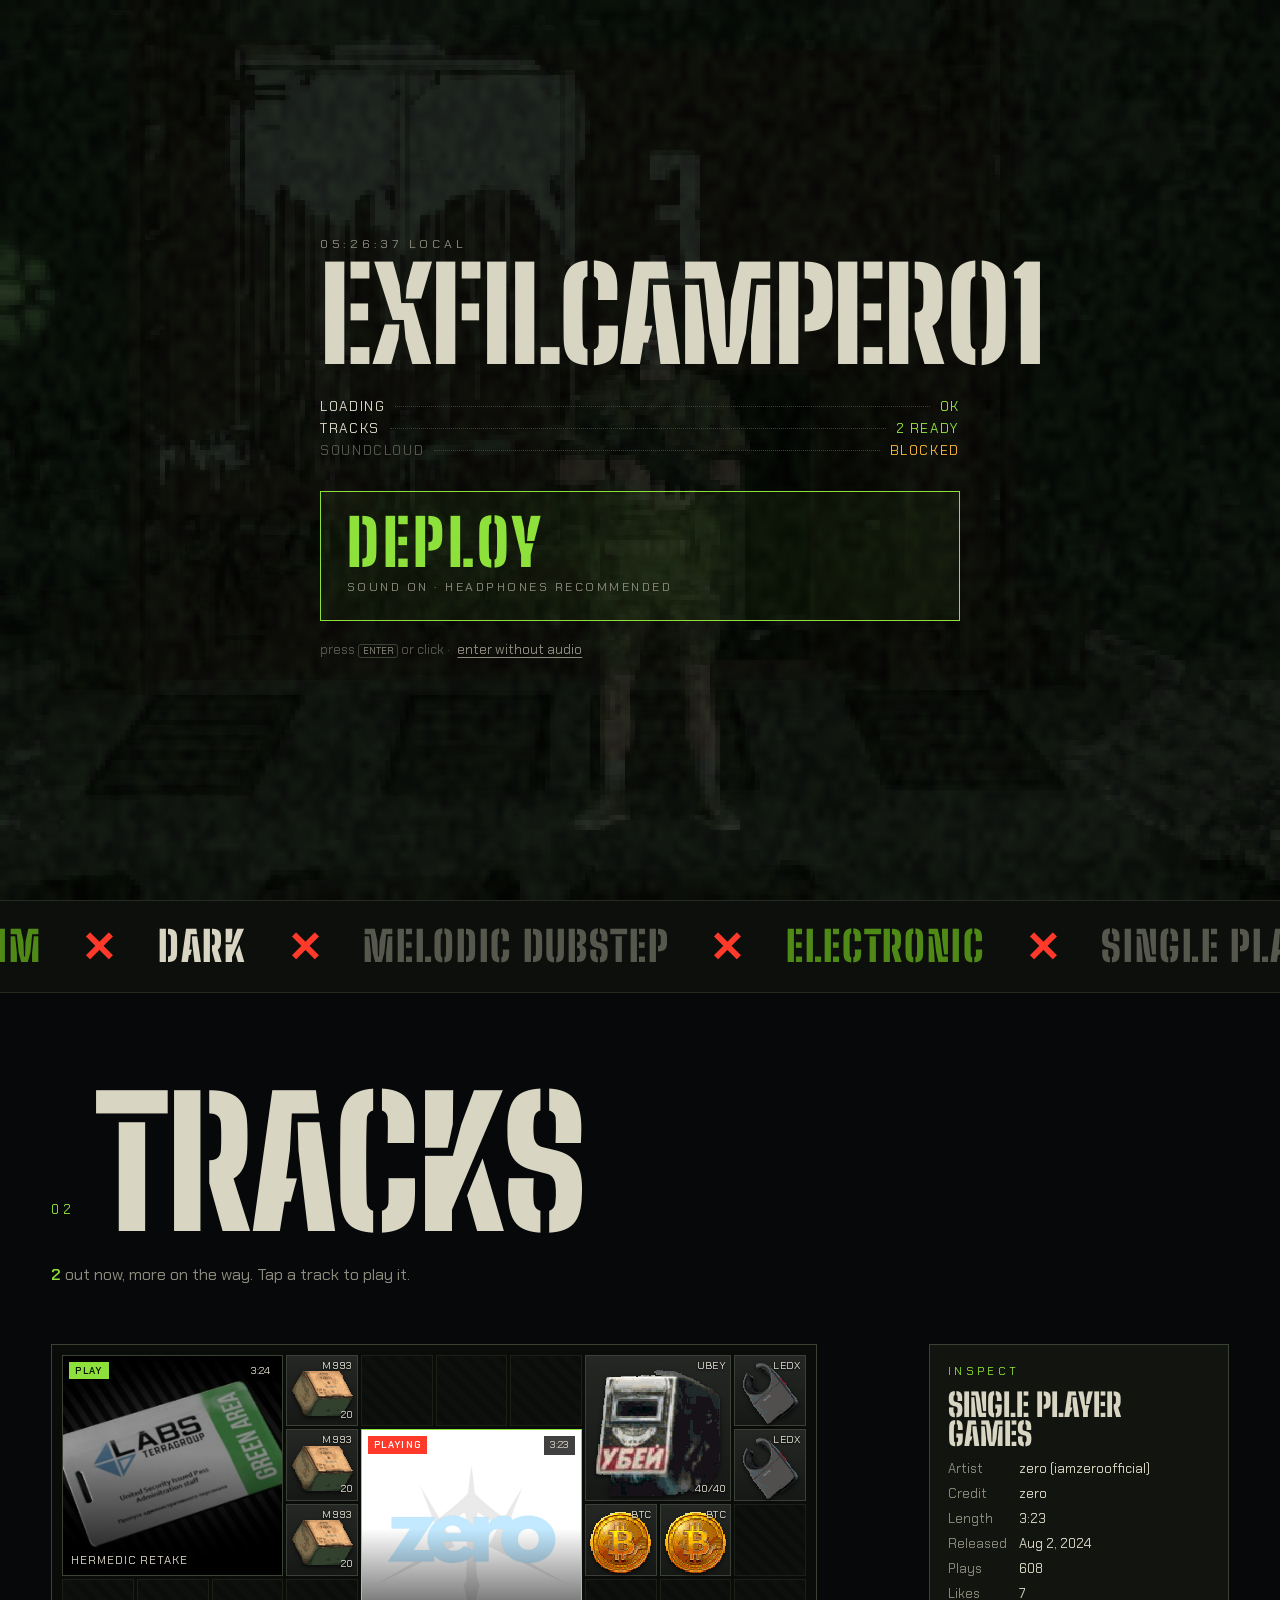
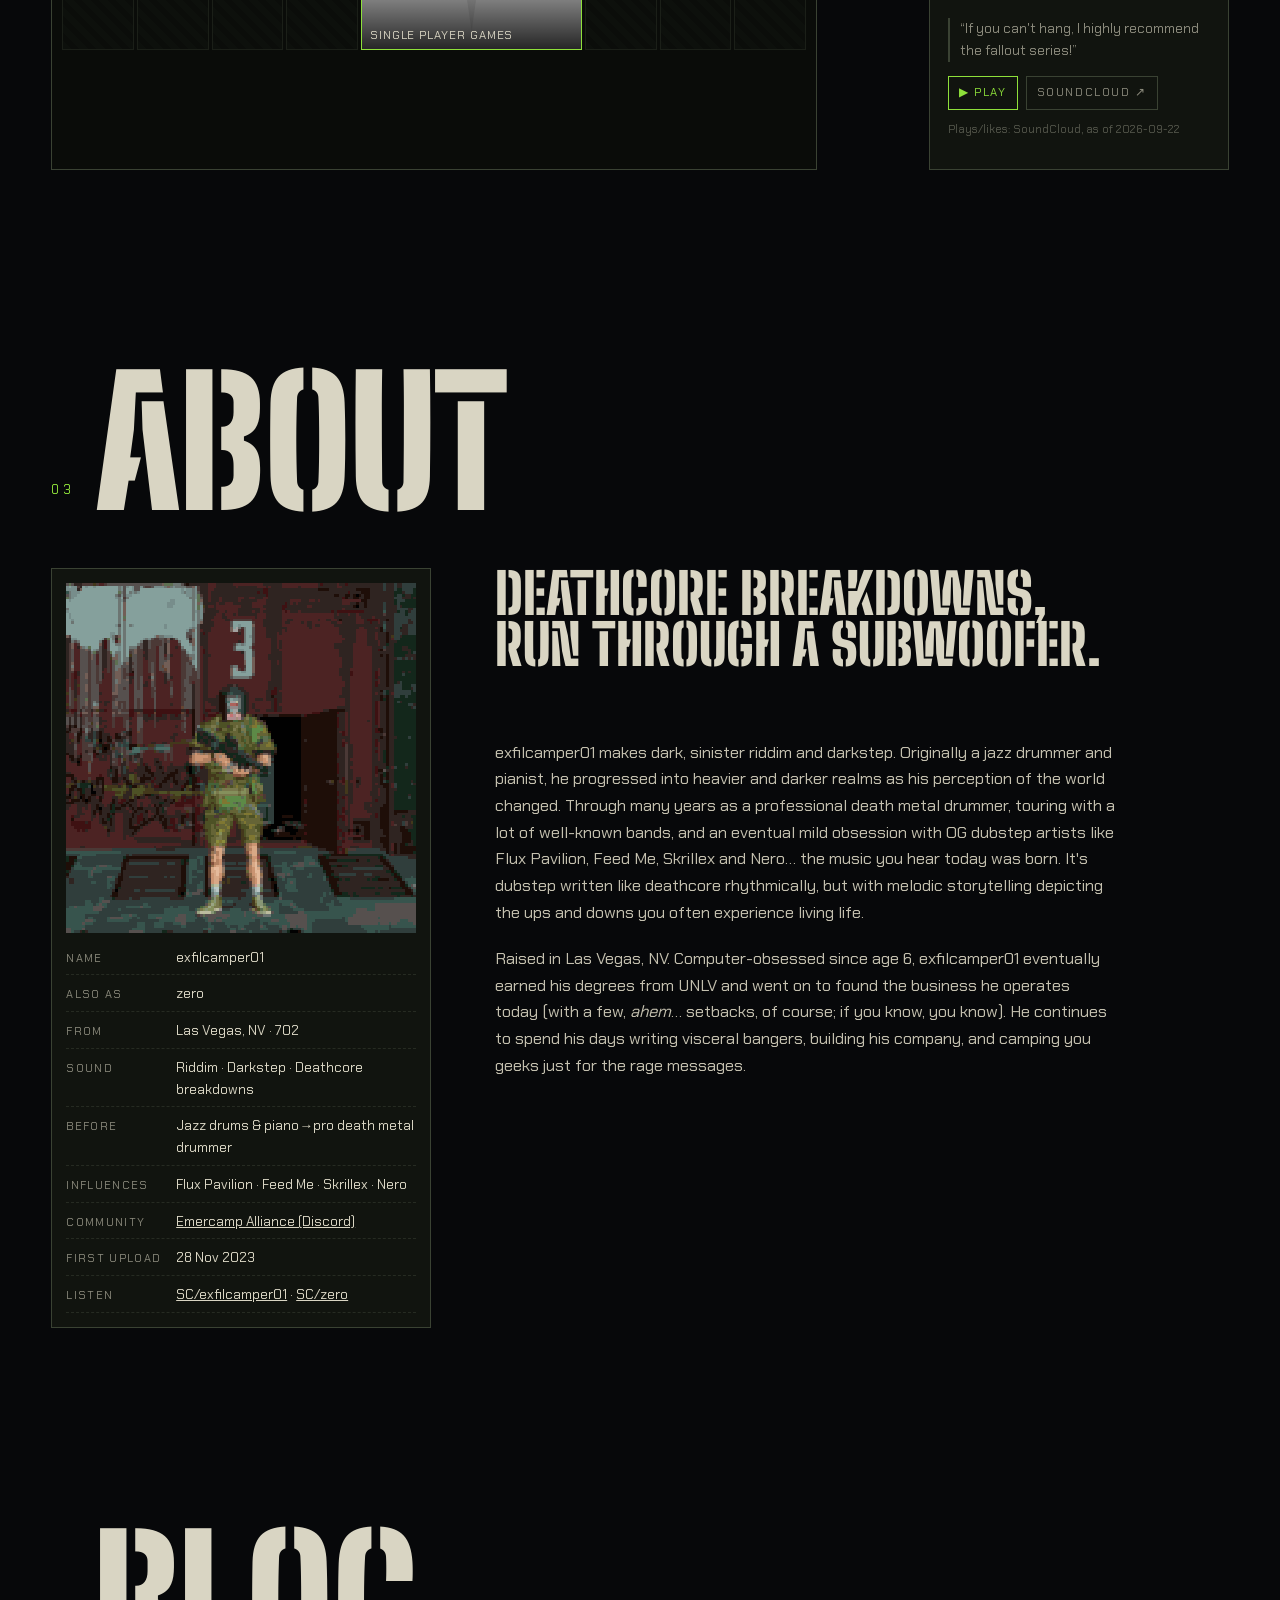
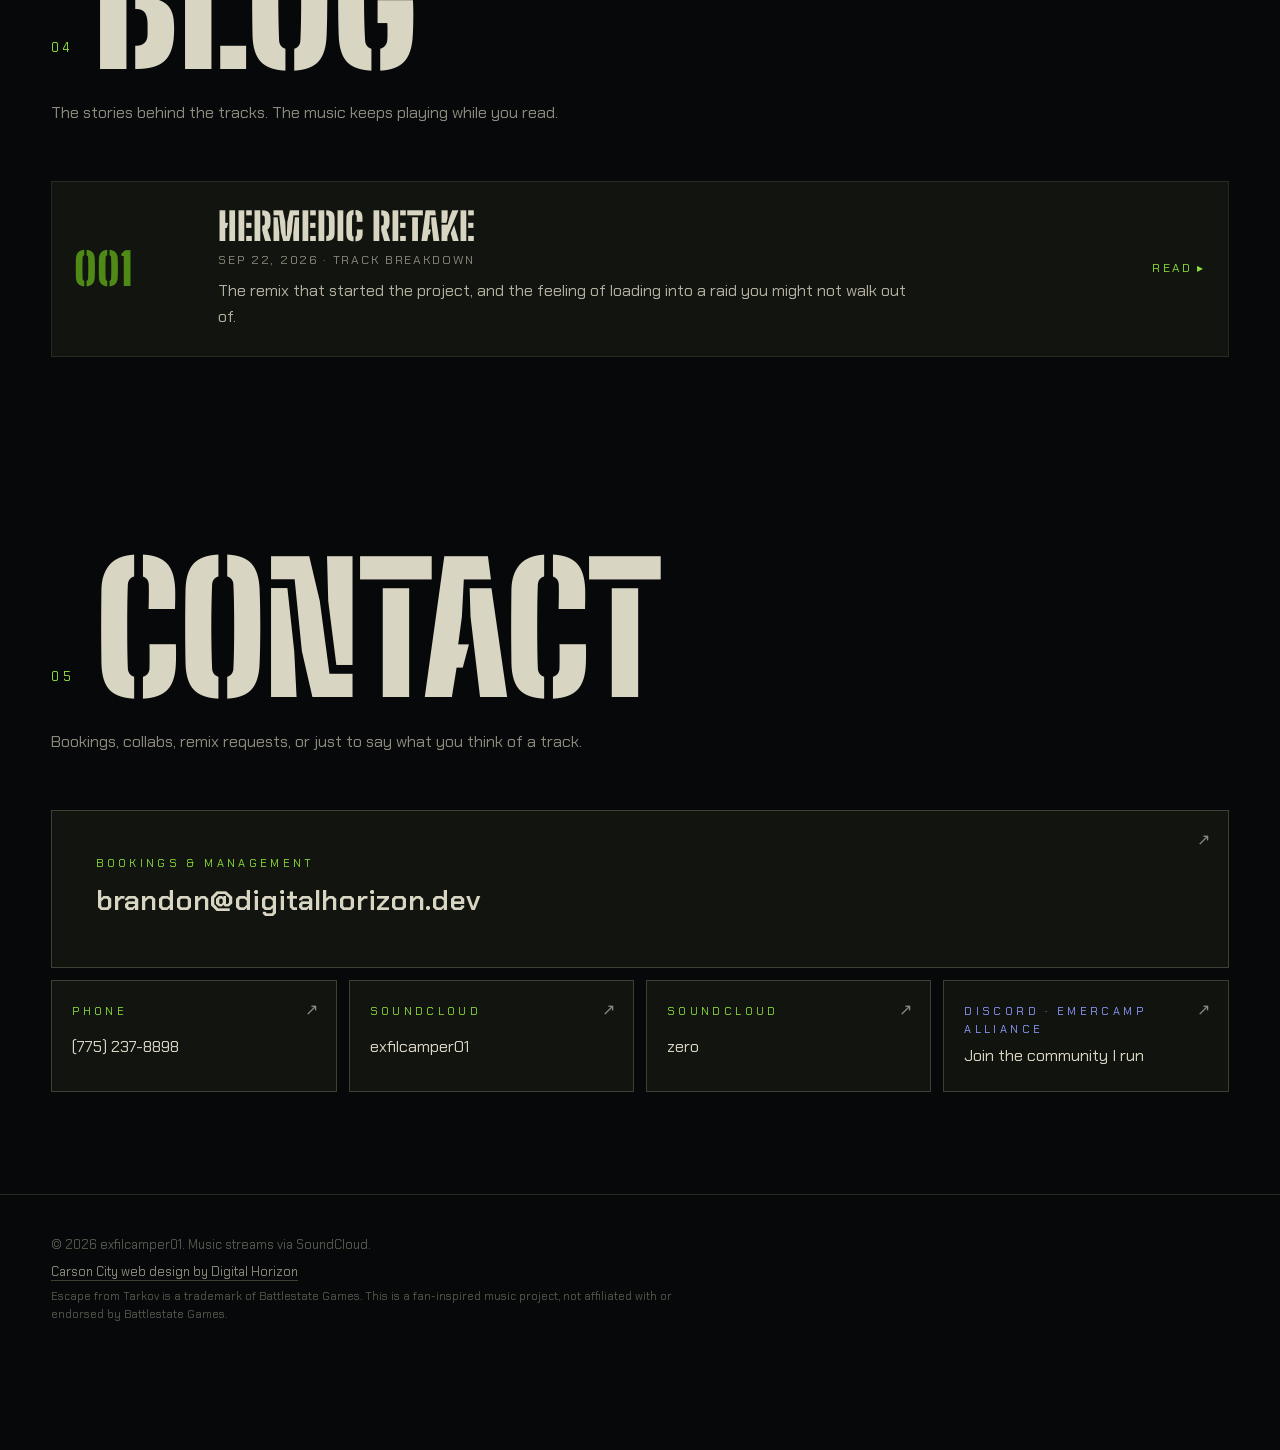
==== commit ea244cbd: "Add /singleplayergames/video watch page with share card - 44s Single Player Games video, self-hosted" ====
--- a/singleplayergames/index.html
+++ b/singleplayergames/index.html
@@ -31,7 +31,7 @@
 <link rel="preload" href="/assets/fonts/stencil.woff2" as="font" type="font/woff2" crossorigin>
 <link rel="preload" href="/assets/img/gate3-poster-v4.jpg" as="image">
 <link rel="preconnect" href="https://w.soundcloud.com">
-<link rel="stylesheet" href="/assets/css/site.css?v=202609280452">
+<link rel="stylesheet" href="/assets/css/site.css?v=202610070510">
 <script type="application/ld+json">
 {"@context":"https://schema.org","@graph":[
  {"@type":"MusicGroup","@id":"https://www.geartogetyoufolded.llc/#artist","name":"exfilcamper01","alternateName":"zero","genre":["Dubstep","Riddim","Darkstep"],
@@ -106,6 +106,7 @@
       <h2 class="raid-title glitch" id="now-title" data-text="Single Player Games">Single Player Games</h2>
       <p class="raid-credit" id="now-credit">zero</p>
       <ul class="raid-tags" id="now-tags"></ul>
+      <a class="hero-follow video" href="/singleplayergames/video">▶ Watch the video</a>
       <a class="hero-follow" id="hero-follow" href="https://soundcloud.com/cargoelevatorclutch" target="_blank" rel="noopener">Follow on SoundCloud ↗</a>
       <a class="hero-follow discord" href="https://discord.gg/VfrqJbtkzf" target="_blank" rel="noopener">Join the Discord ↗</a>
     </div>
--- a/assets/css/site.css
+++ b/assets/css/site.css
@@ -338,3 +338,4 @@
 .eva-card .ep{font-family:"Times New Roman",Times,serif;font-weight:700;font-size:1.3rem;letter-spacing:.02em;color:var(--bone);margin:0 0 6px;transform:scaleX(.82);transform-origin:left}
 .eva-card h1{font-family:"Times New Roman",Times,serif!important;font-weight:900!important;text-transform:none!important;font-size:clamp(3rem,9vw,5.6rem)!important;line-height:.9!important;letter-spacing:-.02em;transform:scaleX(.78);transform-origin:left;margin:0!important;width:128%}
 .eva-card .sub{font-family:"Times New Roman",Times,serif;font-size:1.1rem;color:var(--dim);margin:12px 0 0;transform:scaleX(.85);transform-origin:left}
+.hero-follow.video{color:#ff5a3c;border-color:rgba(255,90,60,.45)}.hero-follow.video:hover{border-color:#ff5a3c}
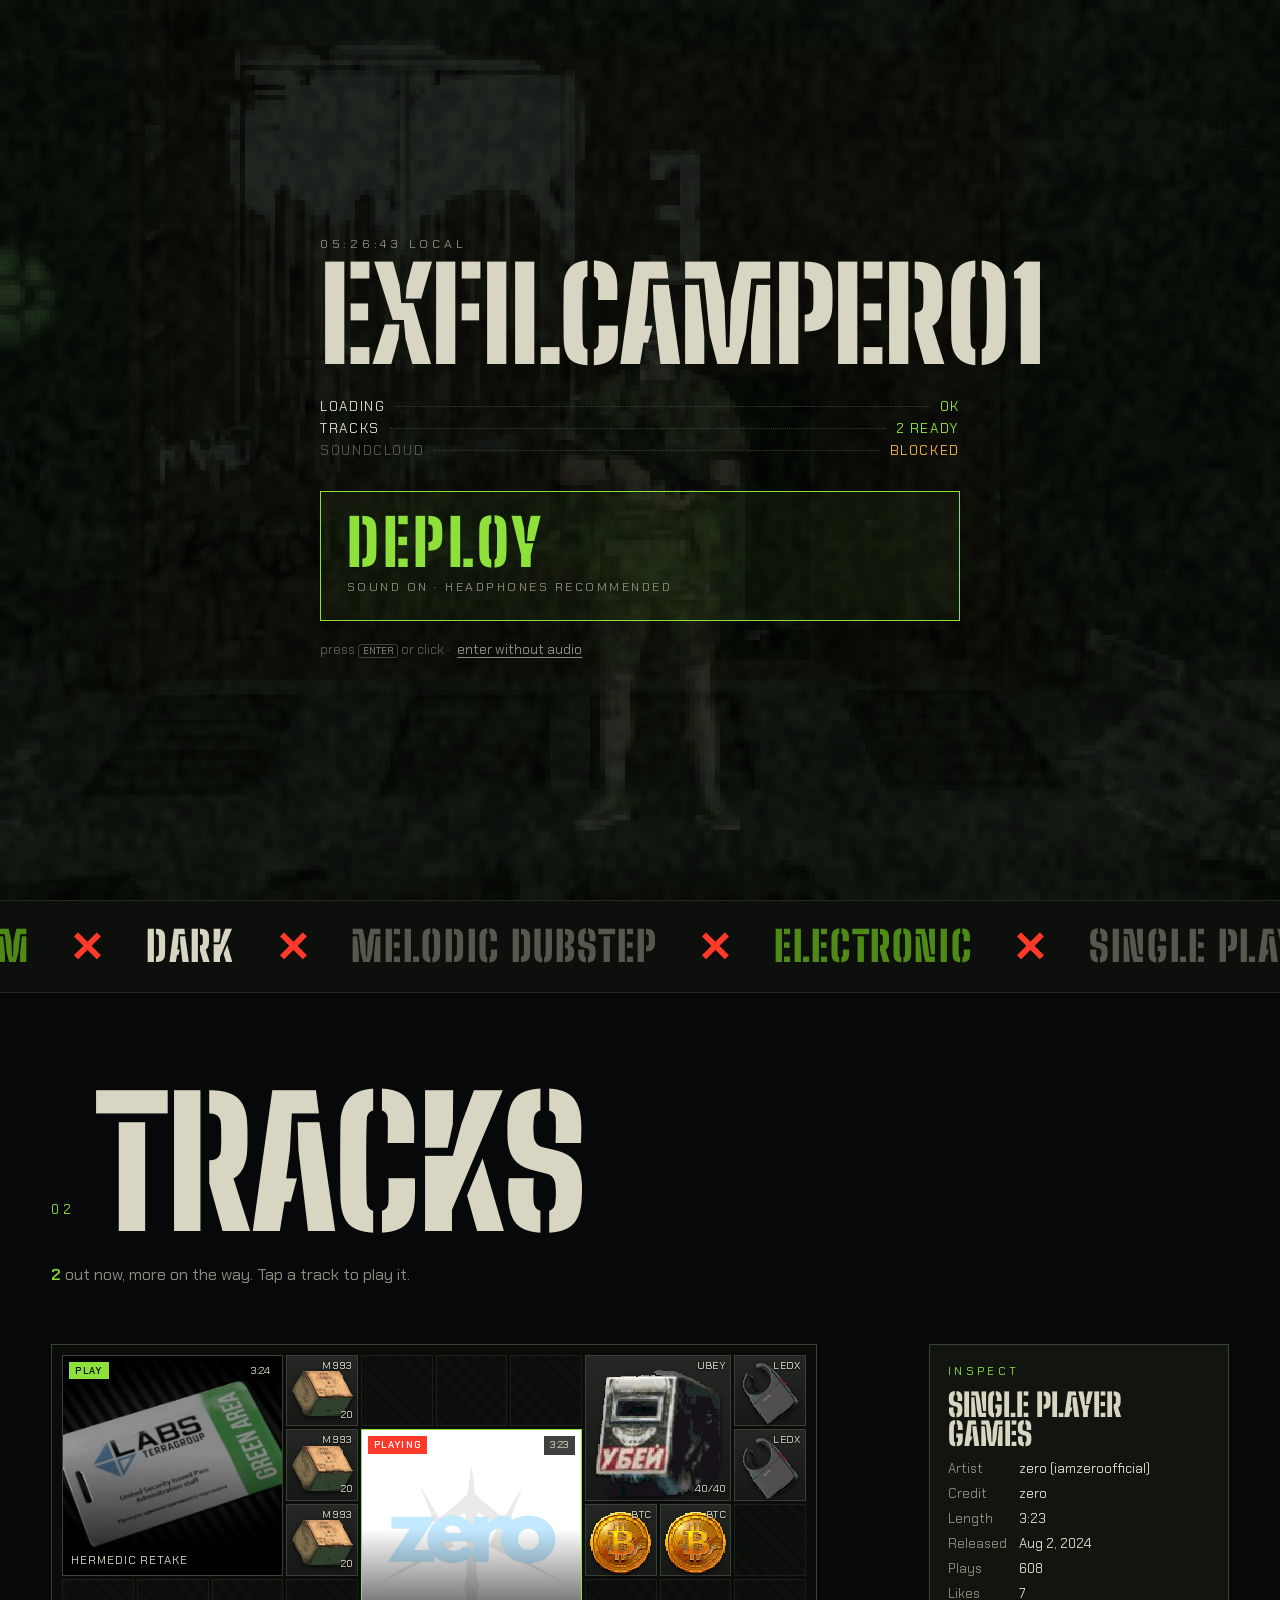
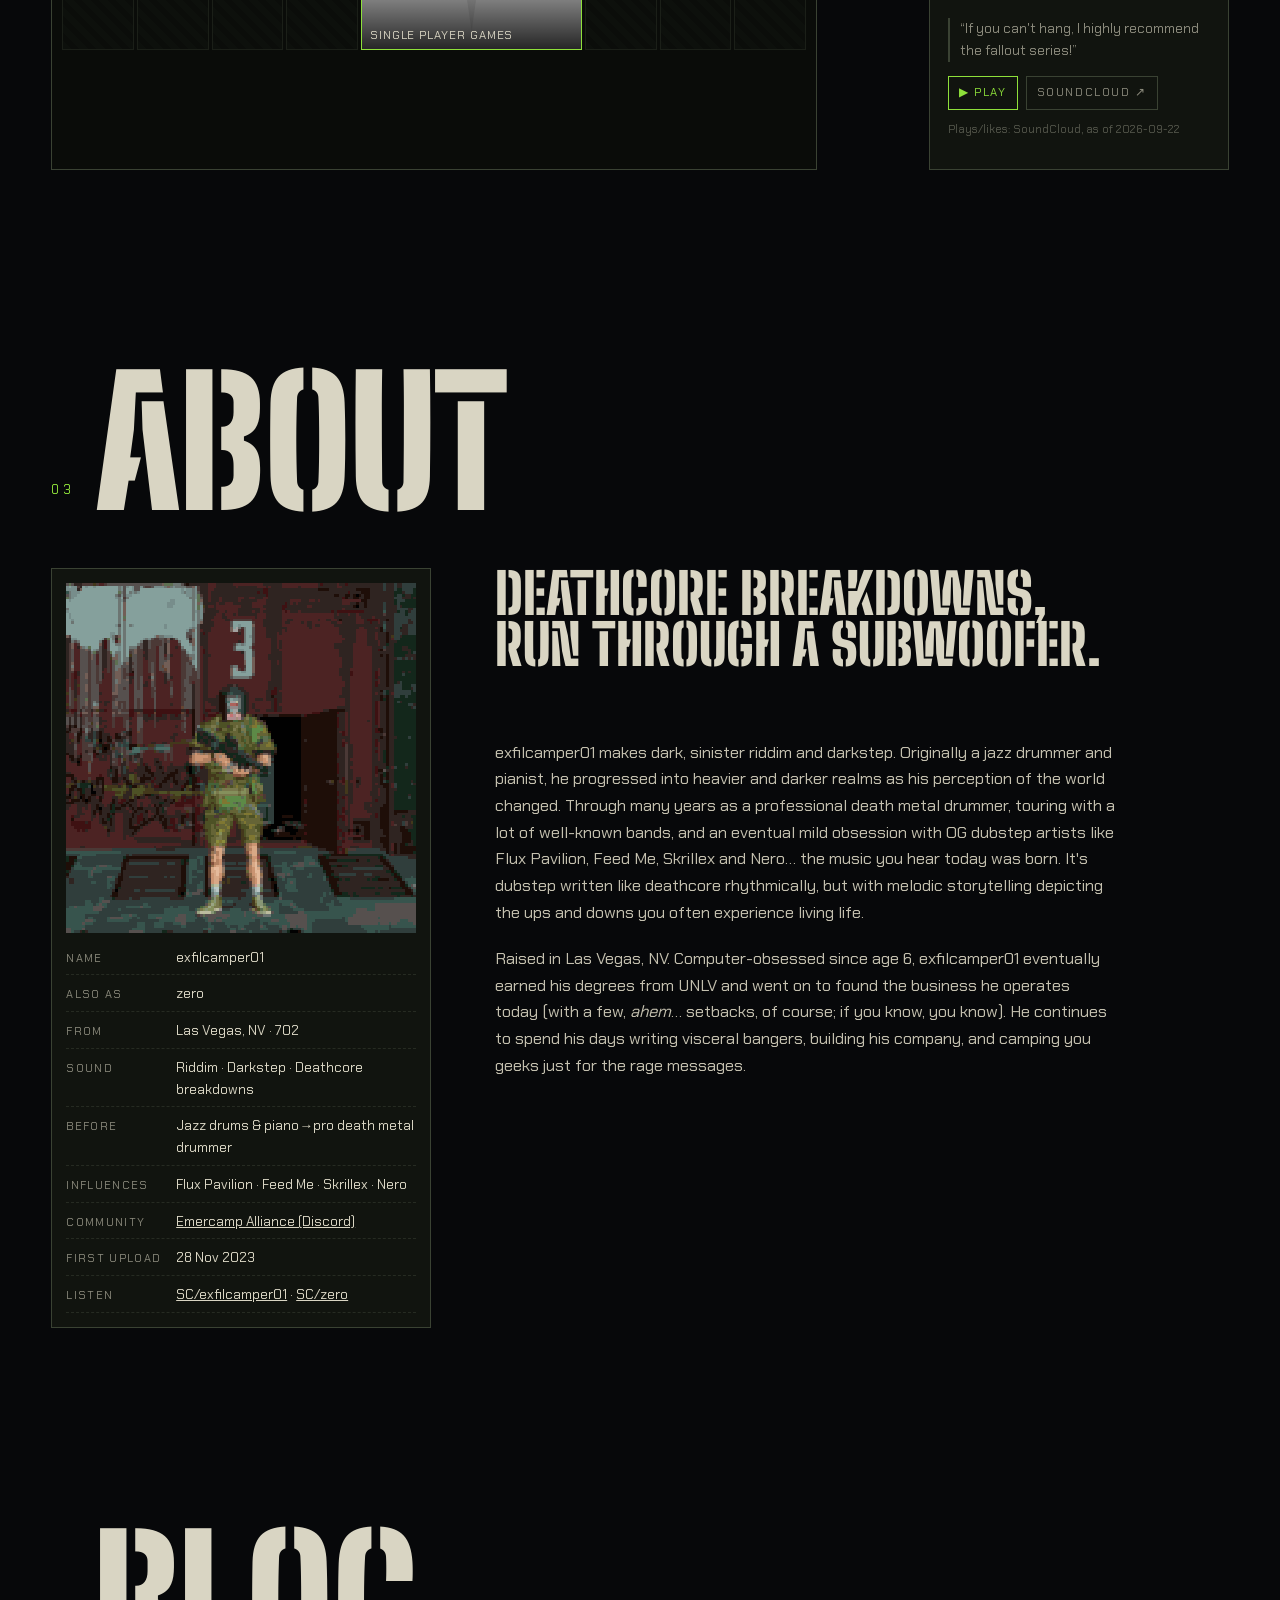
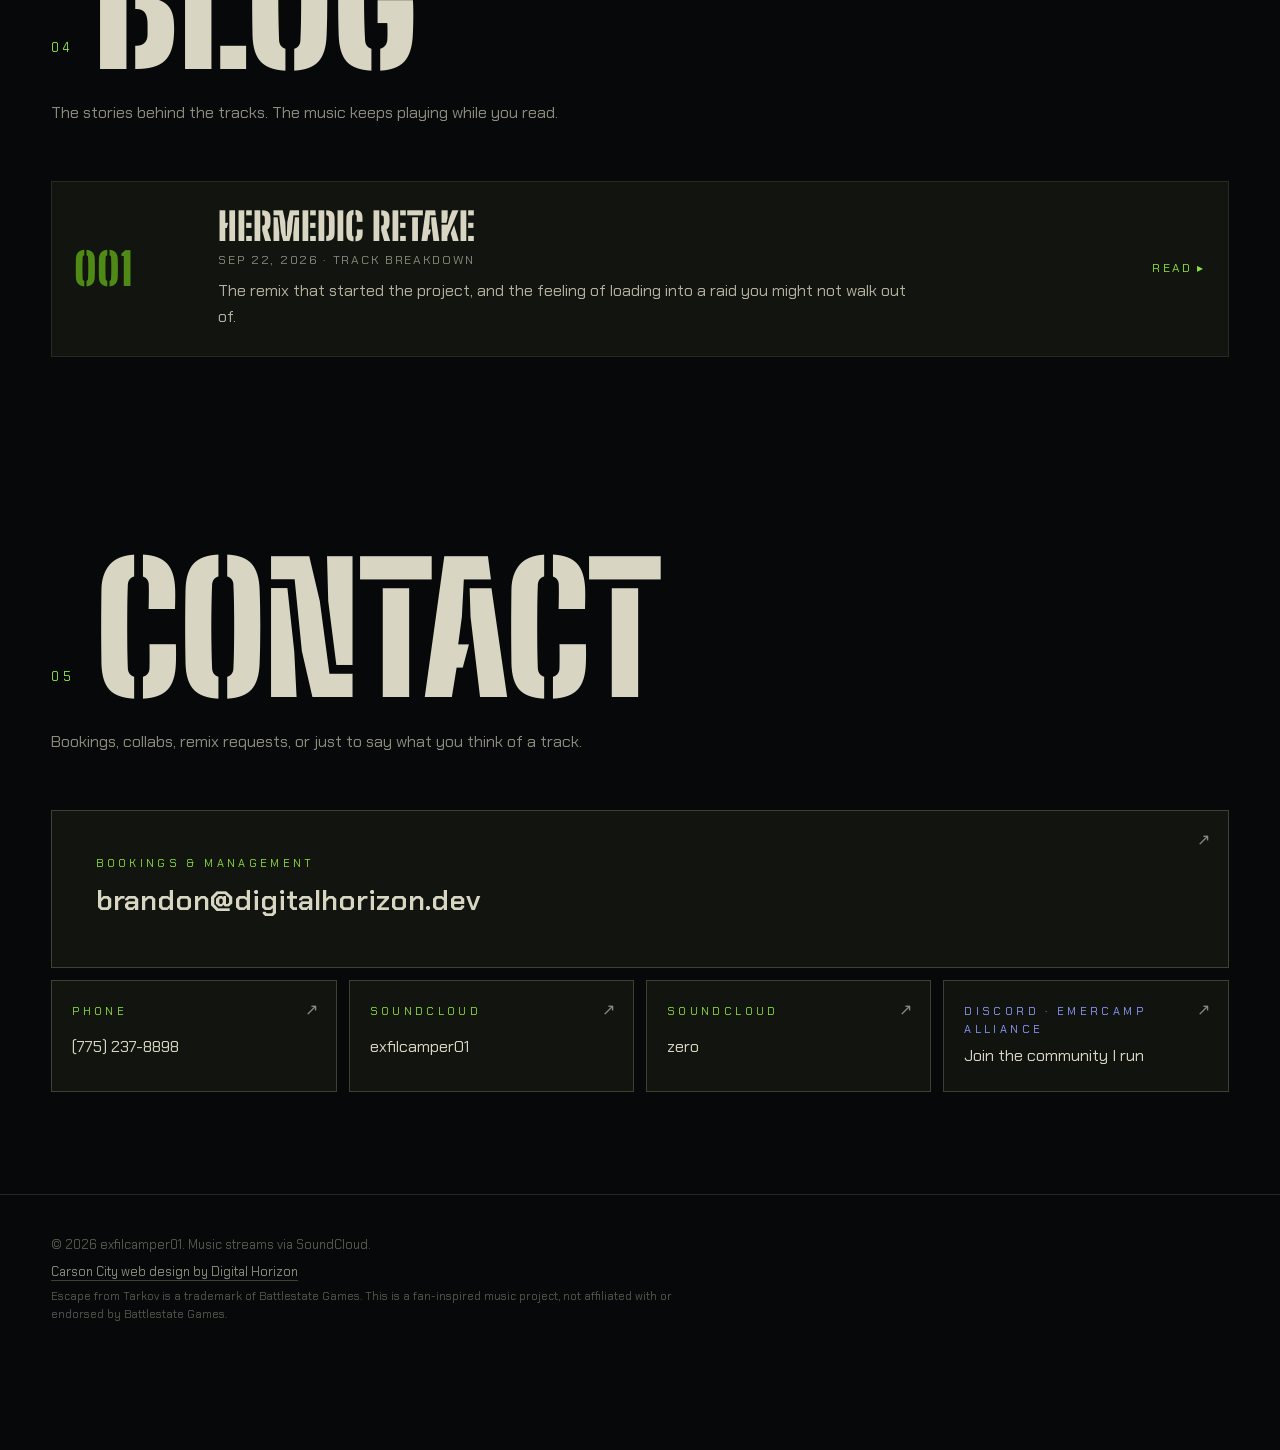
==== commit a749dc78: "Add /hermedicretake/video phone-first watch page for the pixel Hermedic Retake video - 63s vertical " ====
--- a/singleplayergames/index.html
+++ b/singleplayergames/index.html
@@ -106,7 +106,7 @@
       <h2 class="raid-title glitch" id="now-title" data-text="Single Player Games">Single Player Games</h2>
       <p class="raid-credit" id="now-credit">zero</p>
       <ul class="raid-tags" id="now-tags"></ul>
-      <a class="hero-follow video" href="/singleplayergames/video">▶ Watch the video</a>
+      <a class="hero-follow video" id="hero-video" href="/singleplayergames/video">▶ Watch the video</a>
       <a class="hero-follow" id="hero-follow" href="https://soundcloud.com/cargoelevatorclutch" target="_blank" rel="noopener">Follow on SoundCloud ↗</a>
       <a class="hero-follow discord" href="https://discord.gg/VfrqJbtkzf" target="_blank" rel="noopener">Join the Discord ↗</a>
     </div>
@@ -285,8 +285,8 @@
 <script src="/assets/js/vendor/gsap.min.js"></script>
 <script src="/assets/js/vendor/ScrollTrigger.min.js"></script>
 <script src="/assets/js/vendor/ScrambleTextPlugin.min.js"></script>
-<script src="/assets/data/tracks.js?v=202609280452"></script>
+<script src="/assets/data/tracks.js?v=202610091541"></script>
 <script src="/assets/data/intel.js?v=202609280452"></script>
-<script src="/assets/js/app.js?v=202609280452"></script>
+<script src="/assets/js/app.js?v=202610091541"></script>
 </body>
 </html>
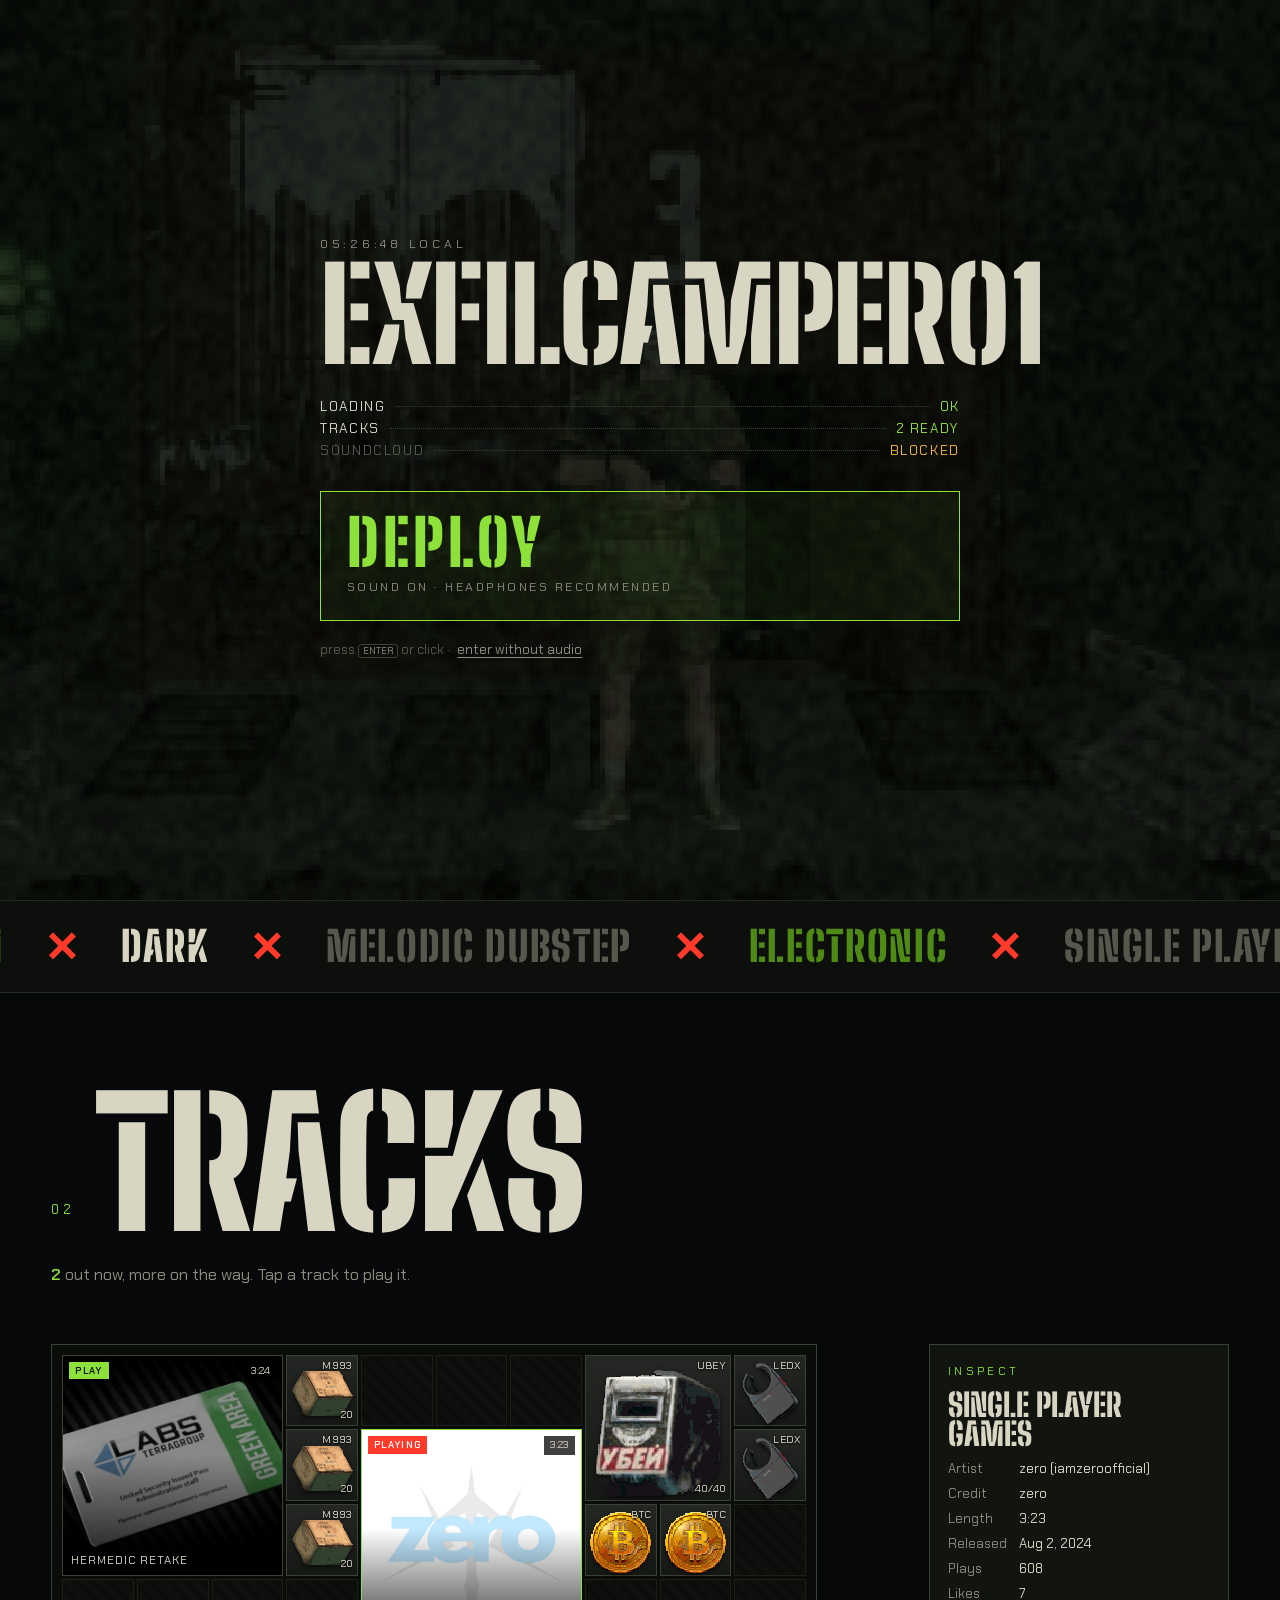
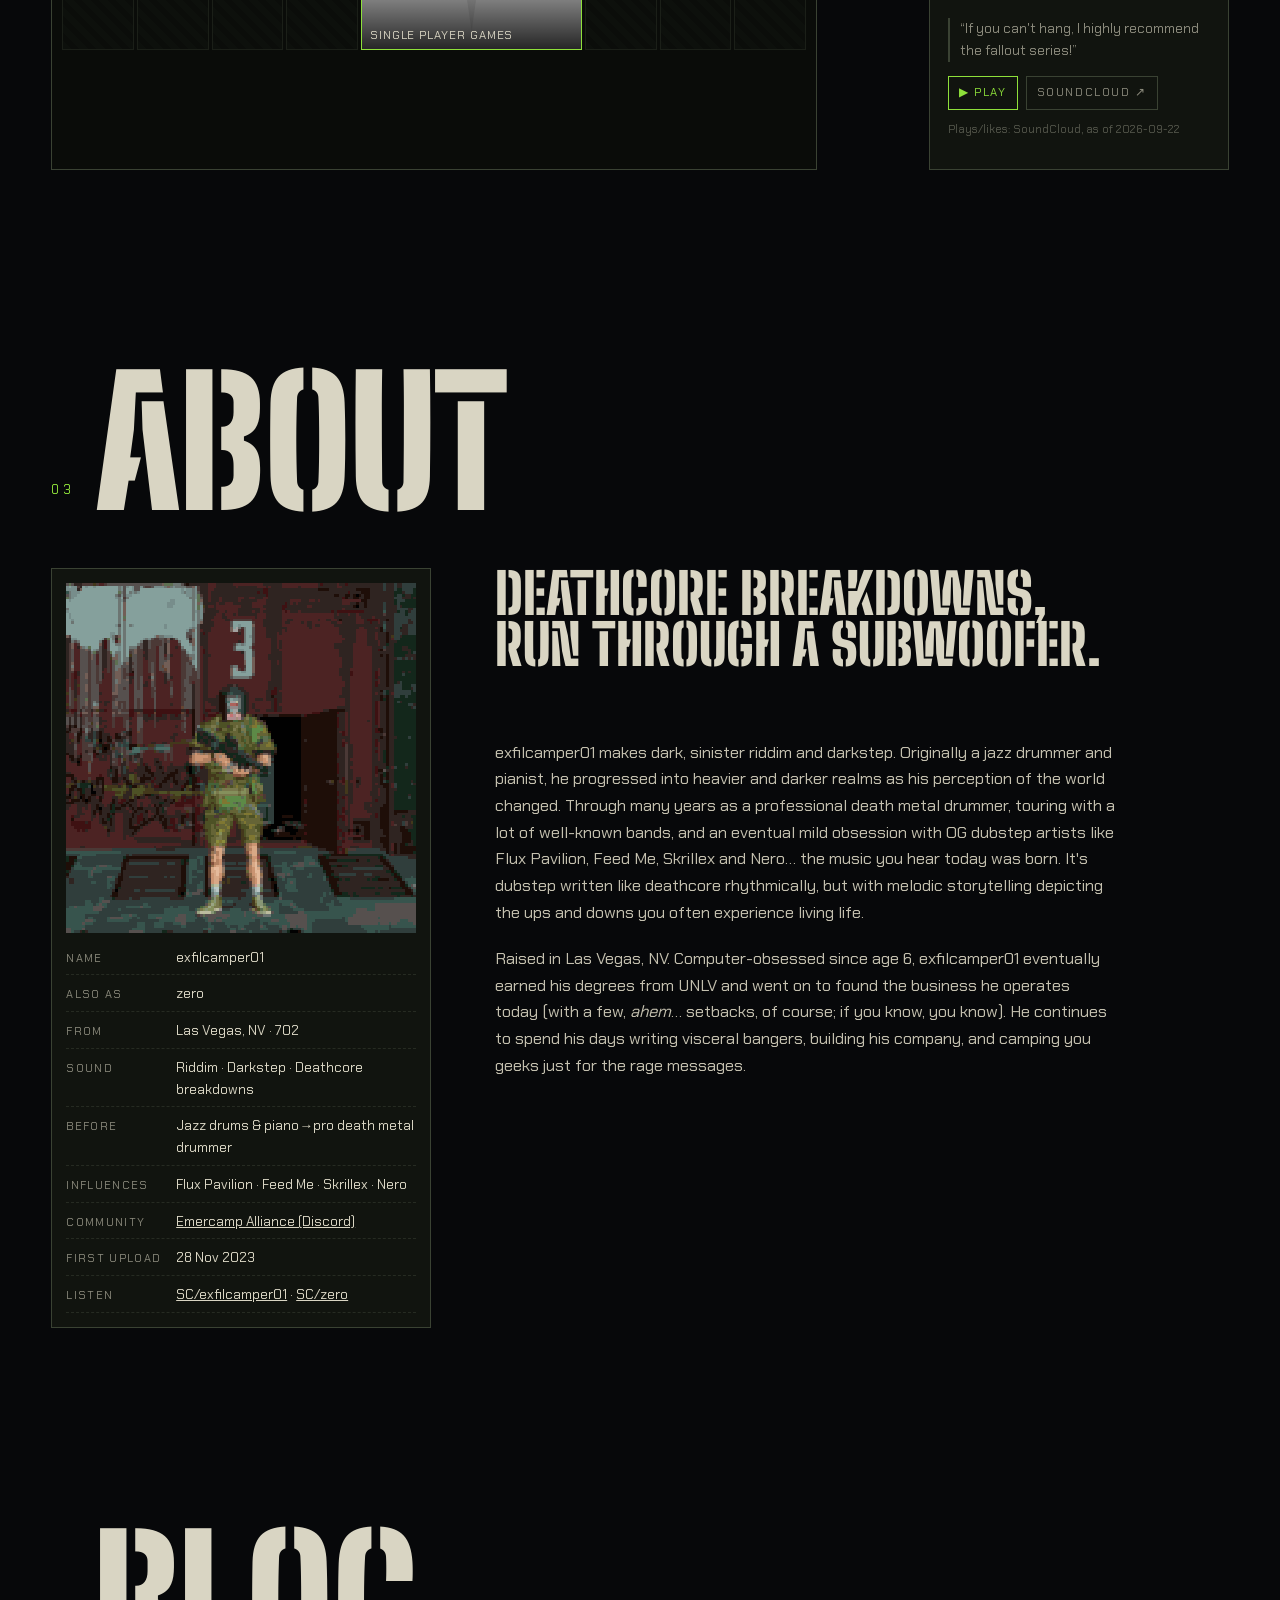
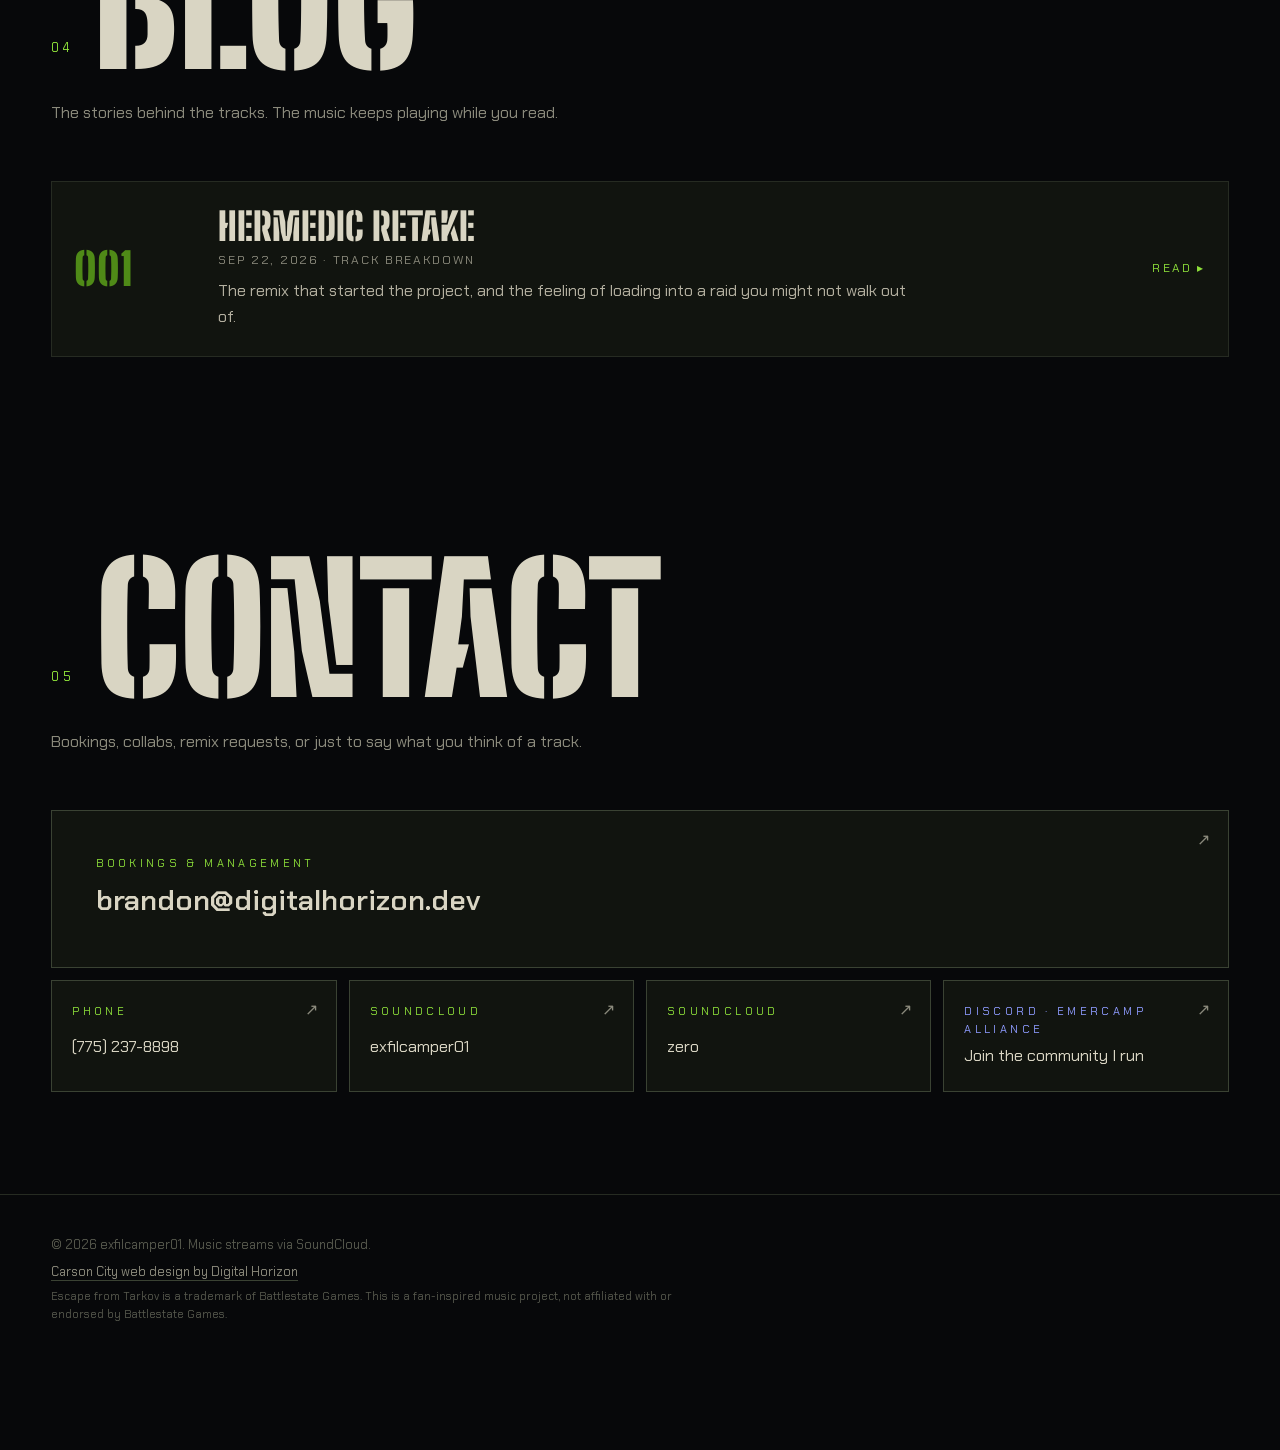
==== commit 29c83243: "SEO: meta descriptions to 120-158 chars; real alt on the gate background; sitemap lastmod - Home: me" ====
--- a/singleplayergames/index.html
+++ b/singleplayergames/index.html
@@ -12,12 +12,12 @@
 <meta charset="utf-8">
 <meta name="viewport" content="width=device-width, initial-scale=1, viewport-fit=cover">
 <title>Single Player Games — exfilcamper01</title>
-<meta name="description" content="Single Player Games by zero (exfilcamper01): dark, sinister riddim. Headphones on.">
+<meta name="description" content="Single Player Games by zero (exfilcamper01): dark, sinister riddim. Play the track, read the stories behind the music, and get in touch. Headphones on.">
 <meta name="theme-color" content="#07080a">
 <link rel="canonical" href="https://www.geartogetyoufolded.llc/singleplayergames">
 <meta property="og:type" content="music.song">
 <meta property="og:title" content="exfilcamper01 — Single Player Games">
-<meta property="og:description" content="Single Player Games by zero (exfilcamper01): dark, sinister riddim. Headphones on.">
+<meta property="og:description" content="Single Player Games by zero (exfilcamper01): dark, sinister riddim. Play the track, read the stories behind the music, and get in touch. Headphones on.">
 <meta property="og:image" content="https://www.geartogetyoufolded.llc/assets/img/og-spg-v1.jpg">
 <meta property="og:url" content="https://www.geartogetyoufolded.llc/singleplayergames">
 <meta property="music:musician" content="https://soundcloud.com/cargoelevatorclutch">
@@ -52,7 +52,7 @@
 
 <!-- ═══════════ DEPLOY GATE ═══════════ -->
 <div id="gate" role="dialog" aria-modal="true" aria-labelledby="gate-title">
-  <img class="gate-bg" src="/assets/img/gate3-poster-v4.jpg" alt="" aria-hidden="true">
+  <img class="gate-bg" src="/assets/img/gate3-poster-v4.jpg" alt="Pixel-art Gate 3 extract: exfilcamper01's character in a welding mask, rifle in hand" aria-hidden="true">
   <canvas id="gate-noise" aria-hidden="true"></canvas>
   <div class="gate-inner">
     <p class="gate-kicker"><span id="gate-clock">--:--:--</span> LOCAL</p>
